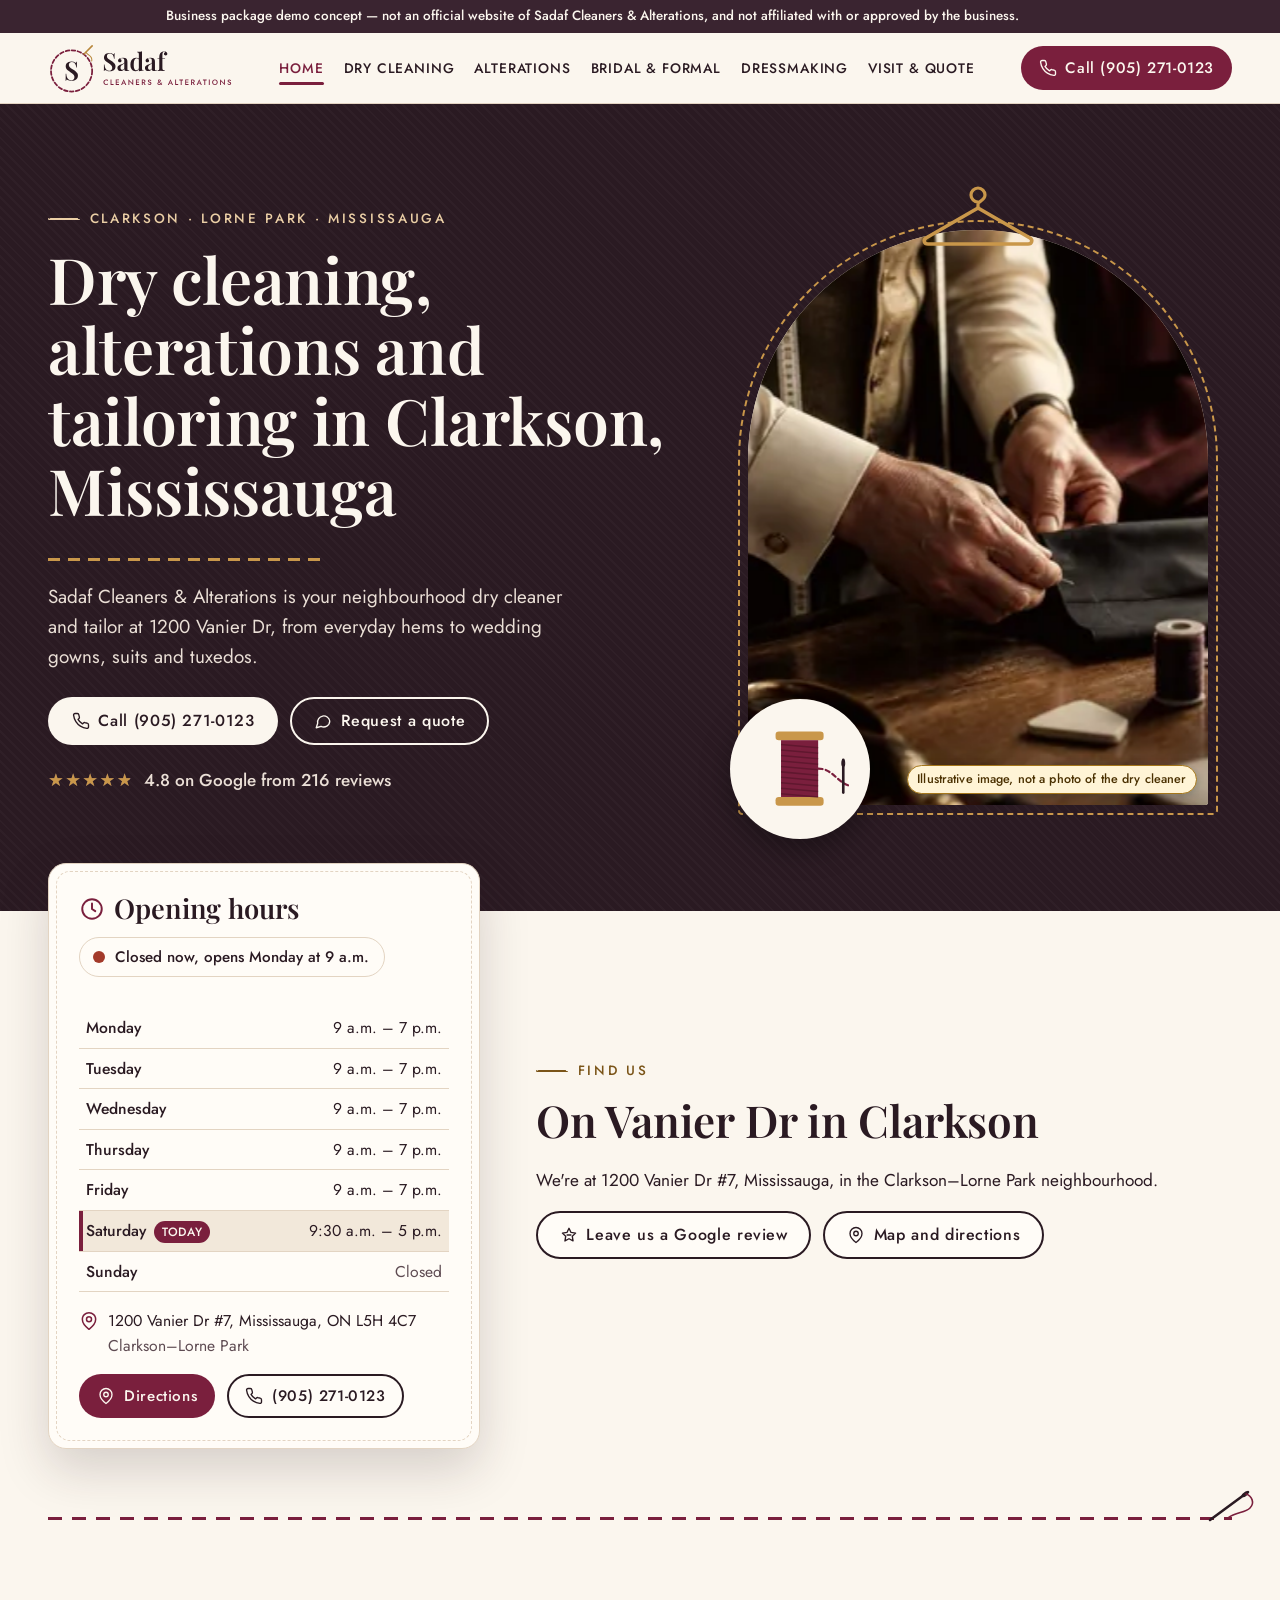
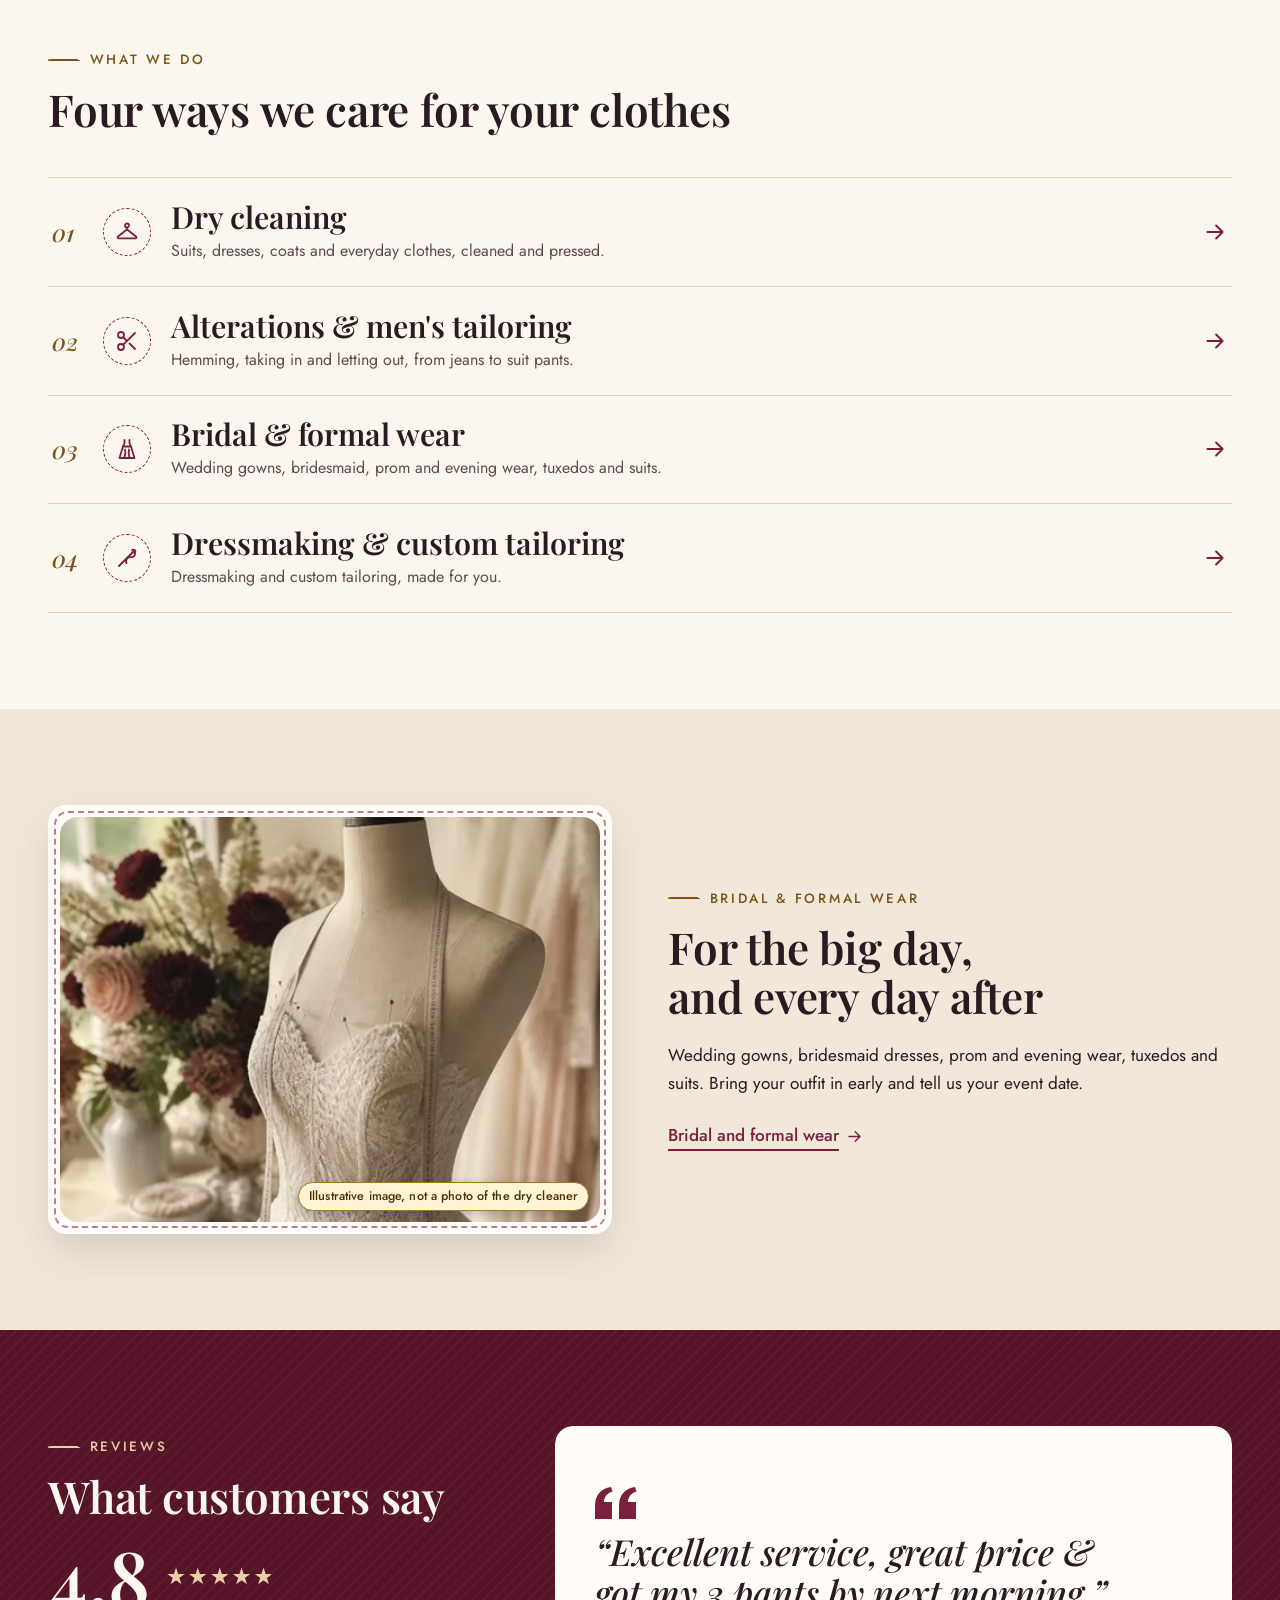
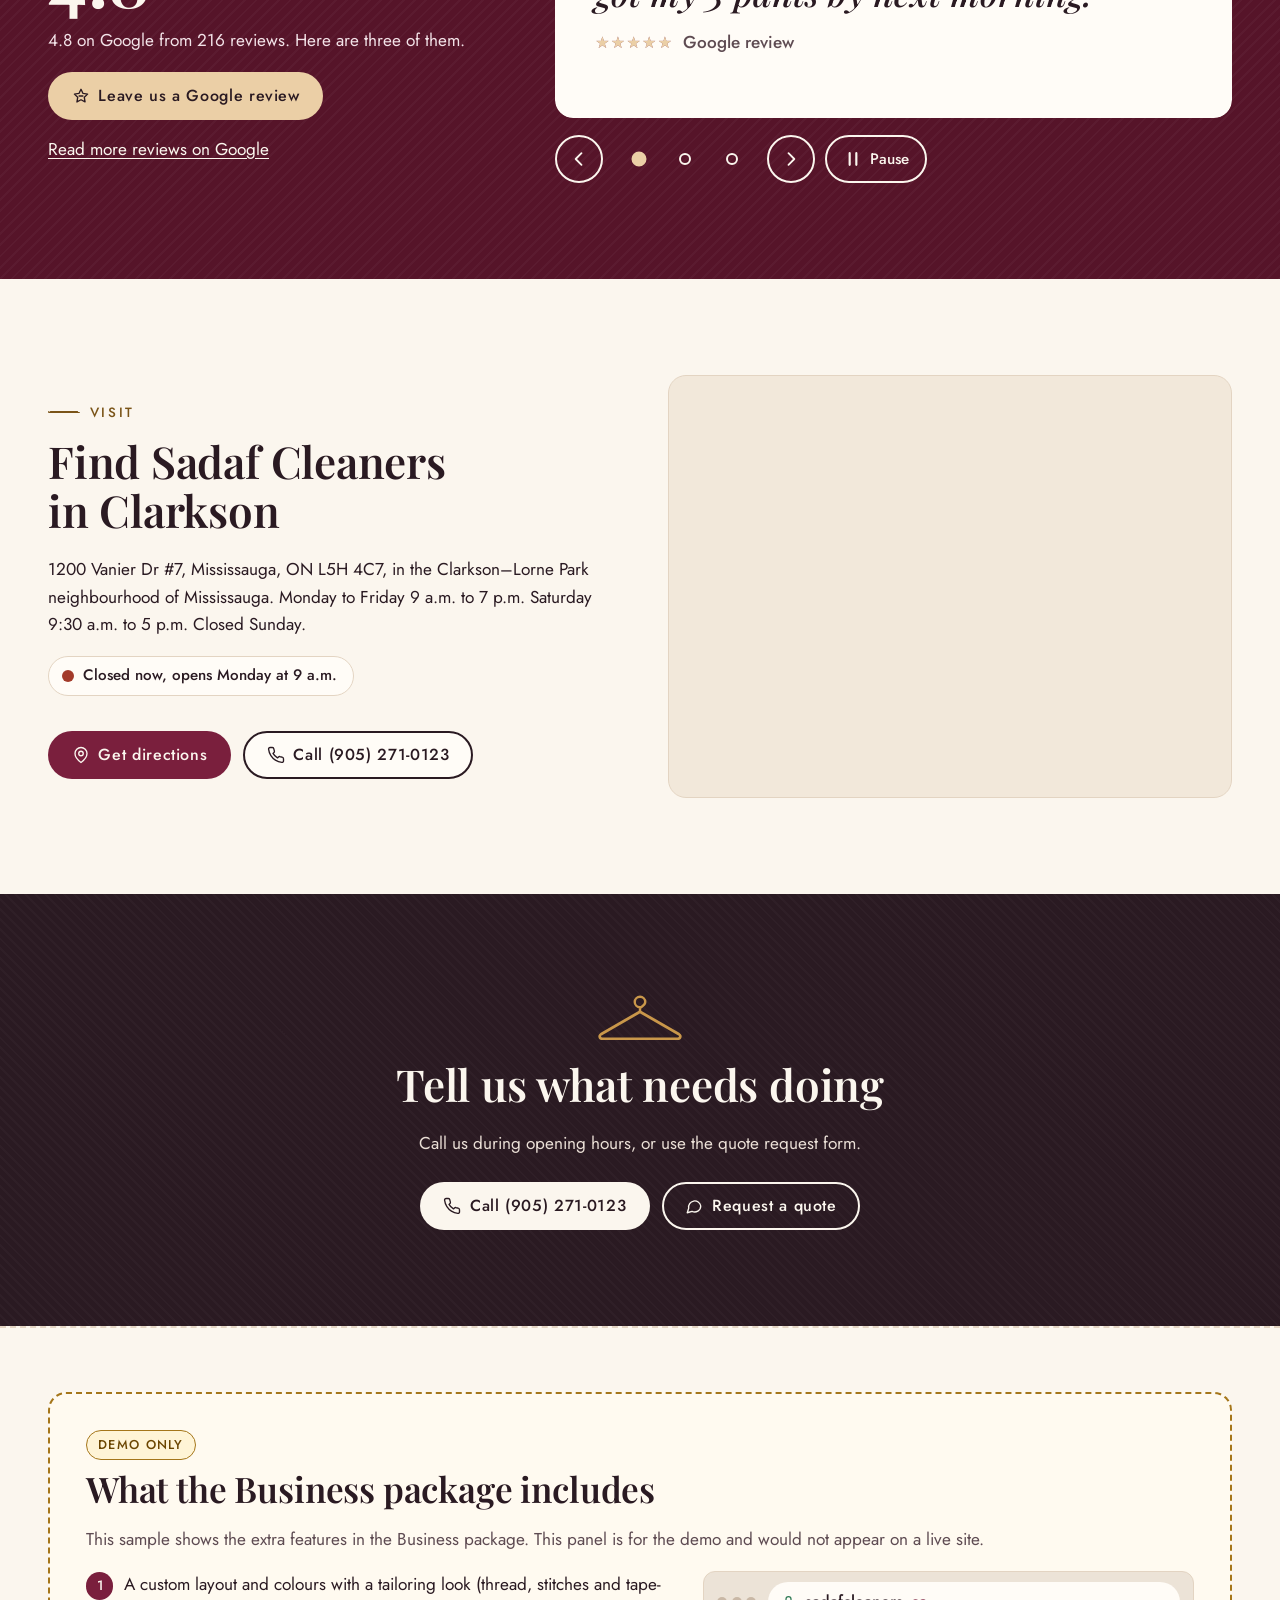
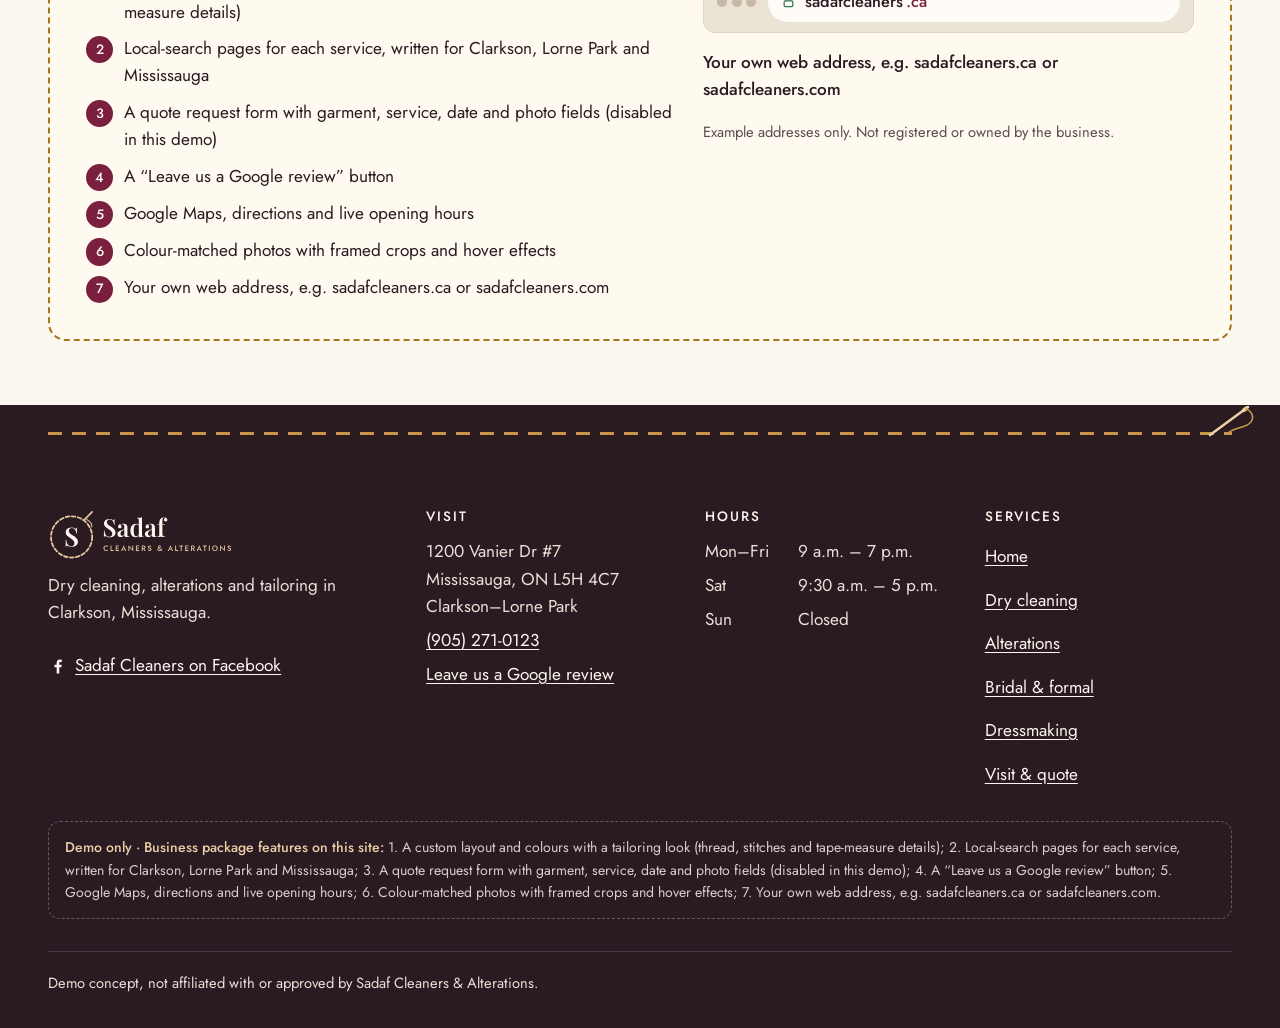
==== index.html @ ba69e829 "Add Sadaf Cleaners static site. Extract the packaged site into the repository root, including .nojek" ====
<!DOCTYPE html>
<html lang="en-CA">
<head>
  <meta charset="utf-8">
  <meta name="viewport" content="width=device-width, initial-scale=1, viewport-fit=cover">
  <script>document.documentElement.classList.add("js")</script>
  <title>Dry Cleaning, Alterations &amp; Tailoring in Clarkson, Mississauga | Sadaf Cleaners (demo concept)</title>
  <meta name="description" content="Demo concept site: dry cleaning, alterations and tailoring at 1200 Vanier Dr in Clarkson, Mississauga. Not the official site of Sadaf Cleaners &amp; Alterations.">
  <meta property="og:type" content="website">
  <meta property="og:site_name" content="Sadaf Cleaners &amp; Alterations (demo concept)">
  <meta property="og:locale" content="en_CA">
  <meta property="og:title" content="Dry Cleaning, Alterations &amp; Tailoring in Clarkson, Mississauga | Sadaf Cleaners (demo concept)">
  <meta property="og:description" content="Demo concept site: dry cleaning, alterations and tailoring at 1200 Vanier Dr in Clarkson, Mississauga. Not the official site of Sadaf Cleaners &amp; Alterations.">
  <meta property="og:url" content="https://mikelagumbay22.github.io/sadaf-cleaners-demo/">
  <meta property="og:image" content="https://mikelagumbay22.github.io/sadaf-cleaners-demo/img/og-image.jpg">
  <meta property="og:image:type" content="image/jpeg">
  <meta property="og:image:width" content="1200">
  <meta property="og:image:height" content="630">
  <meta property="og:image:alt" content="Demo concept, not the official site. A tailor pinning the hem of dark trousers at a wooden worktable (illustrative image, not a photo of the dry cleaner)">
  <meta name="twitter:card" content="summary_large_image">
  <meta name="twitter:title" content="Dry Cleaning, Alterations &amp; Tailoring in Clarkson, Mississauga | Sadaf Cleaners (demo concept)">
  <meta name="twitter:description" content="Demo concept site: dry cleaning, alterations and tailoring at 1200 Vanier Dr in Clarkson, Mississauga. Not the official site of Sadaf Cleaners &amp; Alterations.">
  <meta name="twitter:image" content="https://mikelagumbay22.github.io/sadaf-cleaners-demo/img/og-image.jpg">
  <meta name="twitter:image:alt" content="Demo concept, not the official site. A tailor pinning the hem of dark trousers at a wooden worktable (illustrative image, not a photo of the dry cleaner)">
  <meta name="robots" content="noindex, nofollow">
  <meta name="theme-color" content="#2A1A22">
  <link rel="preload" href="fonts/playfair-display-latin-600-normal.woff2" as="font" type="font/woff2" crossorigin>
  <link rel="preload" href="fonts/jost-latin-400-normal.woff2" as="font" type="font/woff2" crossorigin>
  <link rel="stylesheet" href="css/site.css?v=0e079f85">
  <link rel="icon" href="img/favicon.ico" sizes="any">
  <link rel="icon" type="image/png" sizes="512x512" href="img/favicon-512.png">
  <link rel="apple-touch-icon" href="img/apple-touch-icon.png">
  <script type="application/ld+json">{"@context": "https://schema.org", "@type": ["LocalBusiness", "DryCleaningOrLaundry"], "name": "Sadaf Cleaners & Alterations", "telephone": "+1-905-271-0123", "address": {"@type": "PostalAddress", "streetAddress": "1200 Vanier Dr, #7", "addressLocality": "Mississauga", "addressRegion": "ON", "postalCode": "L5H 4C7", "addressCountry": "CA"}, "openingHoursSpecification": [{"@type": "OpeningHoursSpecification", "dayOfWeek": ["Monday", "Tuesday", "Wednesday", "Thursday", "Friday"], "opens": "09:00", "closes": "19:00"}, {"@type": "OpeningHoursSpecification", "dayOfWeek": ["Saturday"], "opens": "09:30", "closes": "17:00"}], "image": "https://mikelagumbay22.github.io/sadaf-cleaners-demo/img/logo.png", "sameAs": ["https://www.facebook.com/SadafTailors"]}</script>
</head>
<body class="page-home" data-hours='[{"day": "Monday", "display": "9 a.m. – 7 p.m.", "closed": false, "opens": "09:00", "closes": "19:00"}, {"day": "Tuesday", "display": "9 a.m. – 7 p.m.", "closed": false, "opens": "09:00", "closes": "19:00"}, {"day": "Wednesday", "display": "9 a.m. – 7 p.m.", "closed": false, "opens": "09:00", "closes": "19:00"}, {"day": "Thursday", "display": "9 a.m. – 7 p.m.", "closed": false, "opens": "09:00", "closes": "19:00"}, {"day": "Friday", "display": "9 a.m. – 7 p.m.", "closed": false, "opens": "09:00", "closes": "19:00"}, {"day": "Saturday", "display": "9:30 a.m. – 5 p.m.", "closed": false, "opens": "09:30", "closes": "17:00"}, {"day": "Sunday", "display": "Closed", "closed": true, "opens": "", "closes": ""}]'>
<aside class="demo-banner" aria-label="Demo notice">
  <p class="container">Business package demo concept — not an official website of Sadaf Cleaners &amp; Alterations, and not affiliated with or approved by the business.</p>
</aside>
<a class="skip-link" href="#main">Skip to content</a>
<div class="tape" aria-hidden="true"><div class="tape__strip"></div></div>
<header class="site-header">
  <div class="container header-inner">
    <a class="brand" href="index.html" aria-current="page">
      <img src="img/logo.svg" alt="Sadaf Cleaners &amp; Alterations, home" width="252" height="68">
    </a>
    <nav class="site-nav desktop-nav" aria-label="Main">
      <ul>
        <li><a href="index.html" aria-current="page">Home</a></li>
        <li><a href="dry-cleaning.html">Dry cleaning</a></li>
        <li><a href="alterations-tailoring.html">Alterations</a></li>
        <li><a href="bridal-formal-wear.html">Bridal &amp; formal</a></li>
        <li><a href="dressmaking-custom-tailoring.html">Dressmaking</a></li>
        <li><a href="contact.html">Visit &amp; quote</a></li>
      </ul>
    </nav>
    <div class="header-actions">
      <a class="btn btn--primary btn--sm header-cta" href="tel:+19052710123"><svg viewBox="0 0 24 24" fill="none" stroke="currentColor" stroke-width="1.8" stroke-linecap="round" stroke-linejoin="round" aria-hidden="true" focusable="false"><path d="M22 16.9v3a2 2 0 0 1-2.2 2 19.8 19.8 0 0 1-8.6-3.1 19.5 19.5 0 0 1-6-6A19.8 19.8 0 0 1 2.1 4.2 2 2 0 0 1 4.1 2h3a2 2 0 0 1 2 1.7c.1 1 .4 1.9.7 2.8a2 2 0 0 1-.5 2.1L8 9.9a16 16 0 0 0 6 6l1.3-1.3a2 2 0 0 1 2.1-.4c.9.3 1.8.6 2.8.7a2 2 0 0 1 1.7 2z"/></svg>Call (905) 271-0123</a>
      <button type="button" class="menu-toggle" id="menu-toggle" aria-controls="mobile-nav" aria-expanded="false">
        <span class="burger" aria-hidden="true"><span></span><span></span><span></span></span>
        <span class="menu-toggle__label">Menu</span>
      </button>
    </div>
  </div>
  <div class="mobile-nav" id="mobile-nav" hidden>
    <nav aria-label="Mobile">
      <ul>
        <li style="--i:0"><a href="index.html" aria-current="page">Home</a></li>
        <li style="--i:1"><a href="dry-cleaning.html">Dry cleaning</a></li>
        <li style="--i:2"><a href="alterations-tailoring.html">Alterations</a></li>
        <li style="--i:3"><a href="bridal-formal-wear.html">Bridal &amp; formal</a></li>
        <li style="--i:4"><a href="dressmaking-custom-tailoring.html">Dressmaking</a></li>
        <li style="--i:5"><a href="contact.html">Visit &amp; quote</a></li>
        <li style="--i:6"><a class="mobile-nav__cta" href="tel:+19052710123"><svg viewBox="0 0 24 24" fill="none" stroke="currentColor" stroke-width="1.8" stroke-linecap="round" stroke-linejoin="round" aria-hidden="true" focusable="false"><path d="M22 16.9v3a2 2 0 0 1-2.2 2 19.8 19.8 0 0 1-8.6-3.1 19.5 19.5 0 0 1-6-6A19.8 19.8 0 0 1 2.1 4.2 2 2 0 0 1 4.1 2h3a2 2 0 0 1 2 1.7c.1 1 .4 1.9.7 2.8a2 2 0 0 1-.5 2.1L8 9.9a16 16 0 0 0 6 6l1.3-1.3a2 2 0 0 1 2.1-.4c.9.3 1.8.6 2.8.7a2 2 0 0 1 1.7 2z"/></svg>Call (905) 271-0123</a></li>
      </ul>
    </nav>
  </div>
</header>
<main id="main">

<section class="hero on-dark" aria-labelledby="hero-title">
  <div class="container hero__grid">
    <div class="hero__copy">
      <p class="eyebrow">Clarkson · Lorne Park · Mississauga</p>
      <h1 id="hero-title">Dry cleaning, alterations and tailoring in Clarkson, Mississauga</h1>
      <span class="headline-stitch" aria-hidden="true"><span class="headline-stitch__seam"></span><span class="headline-stitch__cover"></span></span>
      <p class="lead">Sadaf Cleaners &amp; Alterations is your neighbourhood dry cleaner and tailor at 1200 Vanier Dr, from everyday hems to wedding gowns, suits and tuxedos.</p>
      <div class="btn-row">
        <a class="btn btn--light" href="tel:+19052710123"><svg viewBox="0 0 24 24" fill="none" stroke="currentColor" stroke-width="1.8" stroke-linecap="round" stroke-linejoin="round" aria-hidden="true" focusable="false"><path d="M22 16.9v3a2 2 0 0 1-2.2 2 19.8 19.8 0 0 1-8.6-3.1 19.5 19.5 0 0 1-6-6A19.8 19.8 0 0 1 2.1 4.2 2 2 0 0 1 4.1 2h3a2 2 0 0 1 2 1.7c.1 1 .4 1.9.7 2.8a2 2 0 0 1-.5 2.1L8 9.9a16 16 0 0 0 6 6l1.3-1.3a2 2 0 0 1 2.1-.4c.9.3 1.8.6 2.8.7a2 2 0 0 1 1.7 2z"/></svg>Call (905) 271-0123</a>
        <a class="btn btn--outline-light" href="contact.html#quote"><svg viewBox="0 0 24 24" fill="none" stroke="currentColor" stroke-width="1.8" stroke-linecap="round" stroke-linejoin="round" aria-hidden="true" focusable="false"><path d="M21 12a8 8 0 0 1-11.6 7.1L3 21l1.9-6.1A8 8 0 1 1 21 12z"/></svg>Request a quote</a>
      </div>
      <p class="rating-line"><span class="stars" role="img" aria-label="4.8 out of 5 stars" style="--fill: 96.0%"><span class="stars__base" aria-hidden="true">★★★★★</span><span class="stars__fill" aria-hidden="true">★★★★★</span></span><span>4.8 on Google from 216 reviews</span></p>
    </div>
    <div class="hero__art" data-swing>
      <svg class="hanger" viewBox="0 0 120 70" aria-hidden="true" focusable="false"><path d="M60 22a7 7 0 1 1 7-7c0 4-3 5-7 8v5" fill="none" stroke="currentColor" stroke-width="3.2" stroke-linecap="round"/><path d="M60 28 8 58c-3 2-2 6 2 6h100c4 0 5-4 2-6z" fill="none" stroke="currentColor" stroke-width="3.6" stroke-linejoin="round"/></svg>
      <div class="arch-frame"><div class="media media--arch" style="--focus: 45% 55%" data-parallax><span class="ph-badge image-badge">Illustrative image, not a photo of the dry cleaner</span>
  <img src="img/tailoring-800.webp" srcset="img/tailoring-480.webp 480w, img/tailoring-800.webp 800w, img/tailoring-1200.webp 1200w, img/tailoring-1456.webp 1456w" sizes="(min-width: 900px) 480px, 88vw" width="1456" height="1088" alt="A tailor pinning the hem of dark trousers at a wooden worktable, with thread, chalk and pins nearby" fetchpriority="high" decoding="async">
</div></div>
      <div class="spool-badge"><div class="spool" aria-hidden="true">
  <svg class="spool__body" viewBox="0 0 100 100" focusable="false">
    <rect x="28" y="16" width="44" height="8" rx="3" fill="#C9974A"/><rect x="28" y="76" width="44" height="8" rx="3" fill="#C9974A"/>
    <rect x="33" y="24" width="34" height="52" fill="#7A1F3D"/>
    <g stroke="#561429" stroke-width="1.4" opacity=".7"><path d="M33 28l34 3"/><path d="M33 33l34 3"/><path d="M33 38l34 3"/><path d="M33 43l34 3"/><path d="M33 48l34 3"/><path d="M33 53l34 3"/><path d="M33 58l34 3"/><path d="M33 63l34 3"/><path d="M33 68l34 3"/><path d="M33 73l34 3"/></g>
  </svg>
  <svg class="spool__thread" viewBox="0 0 100 100" focusable="false"><path d="M67 50c14 0 18 14 30 16" fill="none" stroke="#7A1F3D" stroke-width="2" stroke-linecap="round" stroke-dasharray="4 3"/></svg>
  <svg class="spool__needle" viewBox="0 0 100 100" focusable="false"><path d="M90 42v30" stroke="#2A1A22" stroke-width="2.4" stroke-linecap="round"/><ellipse cx="90" cy="45" rx="1.3" ry="3" fill="none" stroke="#2A1A22" stroke-width="1"/></svg>
</div></div>
    </div>
  </div>
</section>

<section class="hours-band" aria-label="Opening hours and location">
  <div class="container hours-band__grid">
    <div class="hours-card reveal" id="hours">
  <h2 class="hours-card__title"><svg viewBox="0 0 24 24" fill="none" stroke="currentColor" stroke-width="1.8" stroke-linecap="round" stroke-linejoin="round" aria-hidden="true" focusable="false"><circle cx="12" cy="12" r="9"/><path d="M12 7v5l3 2"/></svg>Opening hours</h2>
  <p class="status " data-status data-state="neutral"><span class="status__dot" aria-hidden="true"></span><span class="status__text">Open Mon–Fri 9 a.m.–7 p.m., Sat 9:30 a.m.–5 p.m.</span></p>
  <table class="hours-table" data-hours-table>
    <caption class="visually-hidden">Weekly opening hours</caption>
    <tbody>
      <tr data-day="Monday"><th scope="row">Monday</th><td>9 a.m. – 7 p.m.</td></tr>
      <tr data-day="Tuesday"><th scope="row">Tuesday</th><td>9 a.m. – 7 p.m.</td></tr>
      <tr data-day="Wednesday"><th scope="row">Wednesday</th><td>9 a.m. – 7 p.m.</td></tr>
      <tr data-day="Thursday"><th scope="row">Thursday</th><td>9 a.m. – 7 p.m.</td></tr>
      <tr data-day="Friday"><th scope="row">Friday</th><td>9 a.m. – 7 p.m.</td></tr>
      <tr data-day="Saturday"><th scope="row">Saturday</th><td>9:30 a.m. – 5 p.m.</td></tr>
      <tr data-day="Sunday" class="is-closed"><th scope="row">Sunday</th><td>Closed</td></tr>
    </tbody>
  </table>
  <p class="hours-card__addr"><svg viewBox="0 0 24 24" fill="none" stroke="currentColor" stroke-width="1.8" stroke-linecap="round" stroke-linejoin="round" aria-hidden="true" focusable="false"><path d="M20 10c0 6-8 12-8 12S4 16 4 10a8 8 0 0 1 16 0z"/><circle cx="12" cy="10" r="3"/></svg><span>1200 Vanier Dr #7, Mississauga, ON L5H 4C7<br><span class="muted">Clarkson–Lorne Park</span></span></p>
  <div class="btn-row">
    <a class="btn btn--primary btn--sm" href="https://www.google.com/maps/dir/?api=1&amp;destination=Sadaf%20Cleaners%20%26%20Alterations%2C%201200%20Vanier%20Dr%20%237%2C%20Mississauga%2C%20ON%20L5H%204C7" target="_blank" rel="noopener"><svg viewBox="0 0 24 24" fill="none" stroke="currentColor" stroke-width="1.8" stroke-linecap="round" stroke-linejoin="round" aria-hidden="true" focusable="false"><path d="M20 10c0 6-8 12-8 12S4 16 4 10a8 8 0 0 1 16 0z"/><circle cx="12" cy="10" r="3"/></svg>Directions<span class="visually-hidden"> (opens Google Maps in a new tab)</span></a>
    <a class="btn btn--ghost btn--sm" href="tel:+19052710123"><svg viewBox="0 0 24 24" fill="none" stroke="currentColor" stroke-width="1.8" stroke-linecap="round" stroke-linejoin="round" aria-hidden="true" focusable="false"><path d="M22 16.9v3a2 2 0 0 1-2.2 2 19.8 19.8 0 0 1-8.6-3.1 19.5 19.5 0 0 1-6-6A19.8 19.8 0 0 1 2.1 4.2 2 2 0 0 1 4.1 2h3a2 2 0 0 1 2 1.7c.1 1 .4 1.9.7 2.8a2 2 0 0 1-.5 2.1L8 9.9a16 16 0 0 0 6 6l1.3-1.3a2 2 0 0 1 2.1-.4c.9.3 1.8.6 2.8.7a2 2 0 0 1 1.7 2z"/></svg>(905) 271-0123</a>
  </div>
</div>
    <div class="hours-band__aside reveal" style="--d:.1s">
      <p class="eyebrow">Find us</p>
      <h2>On Vanier Dr in Clarkson</h2>
      <p>We&#39;re at 1200 Vanier Dr #7, Mississauga, in the Clarkson–Lorne Park neighbourhood.</p>
      <div class="btn-row"><a class="btn btn--ghost review-btn" href="https://www.google.com/maps/search/?api=1&amp;query=Sadaf%20Cleaners%20%26%20Alterations%2C%201200%20Vanier%20Dr%20%237%2C%20Mississauga%2C%20ON%20L5H%204C7" target="_blank" rel="noopener"><svg viewBox="0 0 24 24" fill="none" stroke="currentColor" stroke-width="1.8" stroke-linecap="round" stroke-linejoin="round" aria-hidden="true" focusable="false"><path d="m12 3 2.7 5.6 6.1.9-4.4 4.3 1 6.1L12 17l-5.4 2.9 1-6.1-4.4-4.3 6.1-.9z"/><path d="M9.5 12h5"/></svg>Leave us a Google review<span class="visually-hidden"> (opens Google Maps in a new tab)</span></a><a class="btn btn--ghost" href="contact.html#map"><svg viewBox="0 0 24 24" fill="none" stroke="currentColor" stroke-width="1.8" stroke-linecap="round" stroke-linejoin="round" aria-hidden="true" focusable="false"><path d="M20 10c0 6-8 12-8 12S4 16 4 10a8 8 0 0 1 16 0z"/><circle cx="12" cy="10" r="3"/></svg>Map and directions</a></div>
    </div>
  </div>
</section>
<div class="stitch " aria-hidden="true" data-stitch>
  <div class="container stitch__inner">
    <span class="stitch__seam"></span>
    <span class="stitch__cover"></span>
    <span class="stitch__run"><svg class="stitch__needle" viewBox="0 0 60 40" focusable="false"><path d="M8 34 46 6" stroke="currentColor" stroke-width="2.6" stroke-linecap="round"/><ellipse cx="43" cy="8.3" rx="3.2" ry="1.4" transform="rotate(-36 43 8.3)" fill="none" stroke="currentColor" stroke-width="1.3"/><path d="M44 8c6 2 9 9 4 14s-14 4-22 10" fill="none" stroke="var(--thread, #7A1F3D)" stroke-width="1.6" stroke-linecap="round"/></svg></span>
  </div>
</div>

<section class="section" aria-labelledby="svc-title">
  <div class="container">
    <div class="section-head reveal">
      <p class="eyebrow">What we do</p>
      <h2 id="svc-title">Four ways we care for your clothes</h2>
    </div>
    <ol class="svc-index">
      <li class="reveal" style="--d: 0.0s"><a class="svc-row" href="dry-cleaning.html" data-swing>
        <span class="svc-row__num">01</span>
        <span class="svc-row__icon"><svg viewBox="0 0 24 24" fill="none" stroke="currentColor" stroke-width="1.8" stroke-linecap="round" stroke-linejoin="round" aria-hidden="true" focusable="false"><path d="M12 7.5a2 2 0 1 1 2-2c0 1.2-.8 1.6-2 2.4v1.6"/><path d="M12 9.5 3 16.5c-.8.6-.4 1.8.6 1.8h16.8c1 0 1.4-1.2.6-1.8z"/></svg></span>
        <span class="svc-row__body"><span class="svc-row__title">Dry cleaning</span><span class="svc-row__text">Suits, dresses, coats and everyday clothes, cleaned and pressed.</span></span>
        <span class="svc-row__go"><svg viewBox="0 0 24 24" fill="none" stroke="currentColor" stroke-width="1.8" stroke-linecap="round" stroke-linejoin="round" aria-hidden="true" focusable="false"><path d="M5 12h14M13 6l6 6-6 6"/></svg></span>
      </a></li>
      <li class="reveal" style="--d: 0.08s"><a class="svc-row" href="alterations-tailoring.html" data-swing>
        <span class="svc-row__num">02</span>
        <span class="svc-row__icon"><svg viewBox="0 0 24 24" fill="none" stroke="currentColor" stroke-width="1.8" stroke-linecap="round" stroke-linejoin="round" aria-hidden="true" focusable="false"><circle cx="6" cy="6" r="3"/><circle cx="6" cy="18" r="3"/><path d="M20 4 8.1 15.9M14.5 14.5 20 20M8.1 8.1 12 12"/></svg></span>
        <span class="svc-row__body"><span class="svc-row__title">Alterations &amp; men&#39;s tailoring</span><span class="svc-row__text">Hemming, taking in and letting out, from jeans to suit pants.</span></span>
        <span class="svc-row__go"><svg viewBox="0 0 24 24" fill="none" stroke="currentColor" stroke-width="1.8" stroke-linecap="round" stroke-linejoin="round" aria-hidden="true" focusable="false"><path d="M5 12h14M13 6l6 6-6 6"/></svg></span>
      </a></li>
      <li class="reveal" style="--d: 0.16s"><a class="svc-row" href="bridal-formal-wear.html" data-swing>
        <span class="svc-row__num">03</span>
        <span class="svc-row__icon"><svg viewBox="0 0 24 24" fill="none" stroke="currentColor" stroke-width="1.8" stroke-linecap="round" stroke-linejoin="round" aria-hidden="true" focusable="false"><path d="M9.5 3v3.2L8 9.5h8l-1.5-3.3V3"/><path d="M8 9.5 4.5 21h15L16 9.5"/><path d="M10 12.5c.6 2 .6 5-.5 8.5M14 12.5c-.6 2-.6 5 .5 8.5"/></svg></span>
        <span class="svc-row__body"><span class="svc-row__title">Bridal &amp; formal wear</span><span class="svc-row__text">Wedding gowns, bridesmaid, prom and evening wear, tuxedos and suits.</span></span>
        <span class="svc-row__go"><svg viewBox="0 0 24 24" fill="none" stroke="currentColor" stroke-width="1.8" stroke-linecap="round" stroke-linejoin="round" aria-hidden="true" focusable="false"><path d="M5 12h14M13 6l6 6-6 6"/></svg></span>
      </a></li>
      <li class="reveal" style="--d: 0.24s"><a class="svc-row" href="dressmaking-custom-tailoring.html" data-swing>
        <span class="svc-row__num">04</span>
        <span class="svc-row__icon"><svg viewBox="0 0 24 24" fill="none" stroke="currentColor" stroke-width="1.8" stroke-linecap="round" stroke-linejoin="round" aria-hidden="true" focusable="false"><path d="M4 20 18.5 5.5"/><path d="M17 4.2a1.8 1.8 0 0 1 2.8 2.8"/><path d="M18.4 5.6c3 2 1 6-2.4 5.5-3.5-.5-6 2.5-4.5 6"/></svg></span>
        <span class="svc-row__body"><span class="svc-row__title">Dressmaking &amp; custom tailoring</span><span class="svc-row__text">Dressmaking and custom tailoring, made for you.</span></span>
        <span class="svc-row__go"><svg viewBox="0 0 24 24" fill="none" stroke="currentColor" stroke-width="1.8" stroke-linecap="round" stroke-linejoin="round" aria-hidden="true" focusable="false"><path d="M5 12h14M13 6l6 6-6 6"/></svg></span>
      </a></li>
    </ol>
  </div>
</section>

<section class="section section--linen feature" aria-labelledby="feature-title">
  <div class="container split">
    <div class="reveal reveal-l"><div class="stitched-frame"><div class="media media--portrait" style="--focus: 55% 35%"><span class="ph-badge image-badge">Illustrative image, not a photo of the dry cleaner</span>
  <img src="img/bridal-800.webp" srcset="img/bridal-480.webp 480w, img/bridal-800.webp 800w, img/bridal-1136.webp 1136w" sizes="(min-width: 900px) 460px, 88vw" width="1136" height="1408" alt="An ivory lace wedding gown on a dress form, pinned for fitting" loading="lazy" decoding="async">
</div></div></div>
    <div class="reveal reveal-r">
      <p class="eyebrow">Bridal &amp; formal wear</p>
      <h2 id="feature-title">For the big day, and every day after</h2>
      <p>Wedding gowns, bridesmaid dresses, prom and evening wear, tuxedos and suits. Bring your outfit in early and tell us your event date.</p>
      <a class="text-link" href="bridal-formal-wear.html"><span>Bridal and formal wear</span><svg viewBox="0 0 24 24" fill="none" stroke="currentColor" stroke-width="1.8" stroke-linecap="round" stroke-linejoin="round" aria-hidden="true" focusable="false"><path d="M5 12h14M13 6l6 6-6 6"/></svg></a>
    </div>
  </div>
</section>
<section class="section reviews on-dark" id="reviews" aria-labelledby="reviews-title">
  <div class="container reviews__grid">
    <div class="reveal reveal-l">
      <p class="eyebrow">Reviews</p>
      <h2 id="reviews-title">What customers say</h2>
      <div class="score"><span class="score__num">4.8</span><span class="stars" role="img" aria-label="4.8 out of 5 stars on Google" style="--fill: 96.0%"><span class="stars__base" aria-hidden="true">★★★★★</span><span class="stars__fill" aria-hidden="true">★★★★★</span></span></div>
      <p class="muted-light">4.8 on Google from 216 reviews. Here are three of them.</p>
      <div class="btn-row"><a class="btn btn--brass review-btn" href="https://www.google.com/maps/search/?api=1&amp;query=Sadaf%20Cleaners%20%26%20Alterations%2C%201200%20Vanier%20Dr%20%237%2C%20Mississauga%2C%20ON%20L5H%204C7" target="_blank" rel="noopener"><svg viewBox="0 0 24 24" fill="none" stroke="currentColor" stroke-width="1.8" stroke-linecap="round" stroke-linejoin="round" aria-hidden="true" focusable="false"><path d="m12 3 2.7 5.6 6.1.9-4.4 4.3 1 6.1L12 17l-5.4 2.9 1-6.1-4.4-4.3 6.1-.9z"/><path d="M9.5 12h5"/></svg>Leave us a Google review<span class="visually-hidden"> (opens Google Maps in a new tab)</span></a></div>
      <p style="margin-top:1rem"><a href="https://www.google.com/maps/search/?api=1&amp;query=Sadaf%20Cleaners%20%26%20Alterations%2C%201200%20Vanier%20Dr%20%237%2C%20Mississauga%2C%20ON%20L5H%204C7" target="_blank" rel="noopener">Read more reviews on Google<span class="visually-hidden"> (opens in a new tab)</span></a></p>
    </div>
    <div class="carousel reveal reveal-r" data-carousel role="region" aria-roledescription="carousel" aria-label="Customer reviews">
      <div class="carousel__viewport" id="review-slides" aria-live="off">
        <div class="slide is-active" role="group" aria-roledescription="slide" aria-label="1 of 3" data-slide><figure>
          <svg class="quote-mark" viewBox="0 0 42 32" aria-hidden="true" focusable="false"><path fill="currentColor" d="M0 32V19C0 8 6 1.5 16 0l1.6 4.4C11.5 6.2 9 10.3 9 15h8v17zm24 0V19C24 8 30 1.5 40 0l1.6 4.4C35.5 6.2 33 10.3 33 15h8v17z"/></svg>
          <blockquote><p>“Excellent service, great price &amp; got my 3 pants by next morning.”</p></blockquote>
          <figcaption><span class="stars" role="img" aria-label="5 out of 5 stars" style="--fill: 100.0%"><span class="stars__base" aria-hidden="true">★★★★★</span><span class="stars__fill" aria-hidden="true">★★★★★</span></span><span>Google review</span></figcaption>
        </figure></div>
        <div class="slide" role="group" aria-roledescription="slide" aria-label="2 of 3" data-slide><figure>
          <svg class="quote-mark" viewBox="0 0 42 32" aria-hidden="true" focusable="false"><path fill="currentColor" d="M0 32V19C0 8 6 1.5 16 0l1.6 4.4C11.5 6.2 9 10.3 9 15h8v17zm24 0V19C24 8 30 1.5 40 0l1.6 4.4C35.5 6.2 33 10.3 33 15h8v17z"/></svg>
          <blockquote><p>“I’ve had regular jeans, suit pants and even tracksuits altered here.”</p></blockquote>
          <figcaption><span class="stars" role="img" aria-label="5 out of 5 stars" style="--fill: 100.0%"><span class="stars__base" aria-hidden="true">★★★★★</span><span class="stars__fill" aria-hidden="true">★★★★★</span></span><span>Google review</span></figcaption>
        </figure></div>
        <div class="slide" role="group" aria-roledescription="slide" aria-label="3 of 3" data-slide><figure>
          <svg class="quote-mark" viewBox="0 0 42 32" aria-hidden="true" focusable="false"><path fill="currentColor" d="M0 32V19C0 8 6 1.5 16 0l1.6 4.4C11.5 6.2 9 10.3 9 15h8v17zm24 0V19C24 8 30 1.5 40 0l1.6 4.4C35.5 6.2 33 10.3 33 15h8v17z"/></svg>
          <blockquote><p>“Great prices, quality work, honest advice and fantastic customer service.”</p></blockquote>
          <figcaption><span class="stars" role="img" aria-label="5 out of 5 stars" style="--fill: 100.0%"><span class="stars__base" aria-hidden="true">★★★★★</span><span class="stars__fill" aria-hidden="true">★★★★★</span></span><span>Google review</span></figcaption>
        </figure></div>
      </div>
      <div class="carousel__controls">
        <button type="button" class="cbtn" data-prev aria-controls="review-slides"><svg viewBox="0 0 24 24" fill="none" stroke="currentColor" stroke-width="2.2" stroke-linecap="round" stroke-linejoin="round" aria-hidden="true" focusable="false"><path d="M15 5l-7 7 7 7"/></svg><span class="visually-hidden">Previous review</span></button>
        <div class="dots">
          <button type="button" class="dot" data-dot="0" aria-controls="review-slides" aria-current="true"><span></span><span class="visually-hidden">Show review 1</span></button>
          <button type="button" class="dot" data-dot="1" aria-controls="review-slides"><span></span><span class="visually-hidden">Show review 2</span></button>
          <button type="button" class="dot" data-dot="2" aria-controls="review-slides"><span></span><span class="visually-hidden">Show review 3</span></button>
        </div>
        <button type="button" class="cbtn" data-next aria-controls="review-slides"><svg viewBox="0 0 24 24" fill="none" stroke="currentColor" stroke-width="2.2" stroke-linecap="round" stroke-linejoin="round" aria-hidden="true" focusable="false"><path d="M9 5l7 7-7 7"/></svg><span class="visually-hidden">Next review</span></button>
        <button type="button" class="cbtn cbtn--pause" data-pause aria-controls="review-slides"><svg viewBox="0 0 24 24" fill="none" stroke="currentColor" stroke-width="2.6" stroke-linecap="round" stroke-linejoin="round" aria-hidden="true" focusable="false"><path d="M8 5v14M16 5v14"/></svg><span data-pause-label>Pause</span></button>
      </div>
    </div>
  </div>
</section>

<section class="section" aria-labelledby="map-title">
  <div class="container split split--map">
    <div class="reveal reveal-l">
      <p class="eyebrow">Visit</p>
      <h2 id="map-title">Find Sadaf Cleaners in Clarkson</h2>
      <p>1200 Vanier Dr #7, Mississauga, ON L5H 4C7, in the Clarkson–Lorne Park neighbourhood of Mississauga. Monday to Friday 9 a.m. to 7 p.m. Saturday 9:30 a.m. to 5 p.m. Closed Sunday.</p>
      <p class="status " data-status data-state="neutral"><span class="status__dot" aria-hidden="true"></span><span class="status__text">Open Mon–Fri 9 a.m.–7 p.m., Sat 9:30 a.m.–5 p.m.</span></p>
      <div class="btn-row" style="margin-top:1.25rem">
        <a class="btn btn--primary" href="https://www.google.com/maps/dir/?api=1&amp;destination=Sadaf%20Cleaners%20%26%20Alterations%2C%201200%20Vanier%20Dr%20%237%2C%20Mississauga%2C%20ON%20L5H%204C7" target="_blank" rel="noopener"><svg viewBox="0 0 24 24" fill="none" stroke="currentColor" stroke-width="1.8" stroke-linecap="round" stroke-linejoin="round" aria-hidden="true" focusable="false"><path d="M20 10c0 6-8 12-8 12S4 16 4 10a8 8 0 0 1 16 0z"/><circle cx="12" cy="10" r="3"/></svg>Get directions<span class="visually-hidden"> (opens Google Maps in a new tab)</span></a>
        <a class="btn btn--ghost" href="tel:+19052710123"><svg viewBox="0 0 24 24" fill="none" stroke="currentColor" stroke-width="1.8" stroke-linecap="round" stroke-linejoin="round" aria-hidden="true" focusable="false"><path d="M22 16.9v3a2 2 0 0 1-2.2 2 19.8 19.8 0 0 1-8.6-3.1 19.5 19.5 0 0 1-6-6A19.8 19.8 0 0 1 2.1 4.2 2 2 0 0 1 4.1 2h3a2 2 0 0 1 2 1.7c.1 1 .4 1.9.7 2.8a2 2 0 0 1-.5 2.1L8 9.9a16 16 0 0 0 6 6l1.3-1.3a2 2 0 0 1 2.1-.4c.9.3 1.8.6 2.8.7a2 2 0 0 1 1.7 2z"/></svg>Call (905) 271-0123</a>
      </div>
    </div>
    <div class="map-frame reveal reveal-r">
      <iframe src="https://maps.google.com/maps?q=Sadaf+Cleaners+%26+Alterations%2C+1200+Vanier+Dr+%237%2C+Mississauga%2C+ON+L5H+4C7&amp;output=embed" title="Google Map showing Sadaf Cleaners &amp; Alterations at 1200 Vanier Dr #7, Mississauga, ON L5H 4C7" loading="lazy" referrerpolicy="no-referrer-when-downgrade" allowfullscreen></iframe>
    </div>
  </div>
</section>

<section class="section cta-band on-dark" aria-labelledby="home-cta-title">
  <div class="container reveal">
    <div class="cta-hanger" aria-hidden="true" data-swing><svg class="hanger" viewBox="0 0 120 70" aria-hidden="true" focusable="false"><path d="M60 22a7 7 0 1 1 7-7c0 4-3 5-7 8v5" fill="none" stroke="currentColor" stroke-width="3.2" stroke-linecap="round"/><path d="M60 28 8 58c-3 2-2 6 2 6h100c4 0 5-4 2-6z" fill="none" stroke="currentColor" stroke-width="3.6" stroke-linejoin="round"/></svg></div>
    <h2 id="home-cta-title">Tell us what needs doing</h2>
    <p>Call us during opening hours, or use the quote request form.</p>
    <div class="btn-row">
      <a class="btn btn--light" href="tel:+19052710123"><svg viewBox="0 0 24 24" fill="none" stroke="currentColor" stroke-width="1.8" stroke-linecap="round" stroke-linejoin="round" aria-hidden="true" focusable="false"><path d="M22 16.9v3a2 2 0 0 1-2.2 2 19.8 19.8 0 0 1-8.6-3.1 19.5 19.5 0 0 1-6-6A19.8 19.8 0 0 1 2.1 4.2 2 2 0 0 1 4.1 2h3a2 2 0 0 1 2 1.7c.1 1 .4 1.9.7 2.8a2 2 0 0 1-.5 2.1L8 9.9a16 16 0 0 0 6 6l1.3-1.3a2 2 0 0 1 2.1-.4c.9.3 1.8.6 2.8.7a2 2 0 0 1 1.7 2z"/></svg>Call (905) 271-0123</a>
      <a class="btn btn--outline-light" href="contact.html#quote"><svg viewBox="0 0 24 24" fill="none" stroke="currentColor" stroke-width="1.8" stroke-linecap="round" stroke-linejoin="round" aria-hidden="true" focusable="false"><path d="M21 12a8 8 0 0 1-11.6 7.1L3 21l1.9-6.1A8 8 0 1 1 21 12z"/></svg>Request a quote</a>
    </div>
  </div>
</section>


<section class="package " aria-labelledby="package-title">
  <div class="container package__inner reveal">
    <p class="package__tag">Demo only</p>
    <h2 id="package-title" class="package__title">What the Business package includes</h2>
    <p class="package__intro">This sample shows the extra features in the Business package. This panel is for the demo and would not appear on a live site.</p>
    <div class="package__grid">
      <ol class="package__list"><li><span class="package__n">1</span>A custom layout and colours with a tailoring look (thread, stitches and tape-measure details)</li><li><span class="package__n">2</span>Local-search pages for each service, written for Clarkson, Lorne Park and Mississauga</li><li><span class="package__n">3</span>A quote request form with garment, service, date and photo fields (disabled in this demo)</li><li><span class="package__n">4</span>A “Leave us a Google review” button</li><li><span class="package__n">5</span>Google Maps, directions and live opening hours</li><li><span class="package__n">6</span>Colour-matched photos with framed crops and hover effects</li><li><span class="package__n">7</span>Your own web address, e.g. sadafcleaners.ca or sadafcleaners.com</li>
      </ol>
      <div class="package__domain">
        <div class="browser" role="img" aria-label="Example browser address bar showing sadafcleaners.ca or sadafcleaners.com (example addresses only)">
  <span class="browser__dots" aria-hidden="true"><i></i><i></i><i></i></span>
  <span class="browser__url" aria-hidden="true"><svg viewBox="0 0 24 24" fill="none" stroke="currentColor" stroke-width="2" focusable="false"><rect x="5" y="11" width="14" height="9" rx="2"/><path d="M8 11V8a4 4 0 0 1 8 0v3"/></svg>sadafcleaners<span class="tld"><span class="tld__a">.ca</span><span class="tld__b">.com</span></span></span>
</div>
        <p><strong>Your own web address, e.g. sadafcleaners.ca or sadafcleaners.com</strong></p>
        <p class="package__note">Example addresses only. Not registered or owned by the business.</p>
      </div>
    </div>
  </div>
</section>

</main>
<div class="stitch stitch--dark" aria-hidden="true" data-stitch>
  <div class="container stitch__inner">
    <span class="stitch__seam"></span>
    <span class="stitch__cover"></span>
    <span class="stitch__run"><svg class="stitch__needle" viewBox="0 0 60 40" focusable="false"><path d="M8 34 46 6" stroke="currentColor" stroke-width="2.6" stroke-linecap="round"/><ellipse cx="43" cy="8.3" rx="3.2" ry="1.4" transform="rotate(-36 43 8.3)" fill="none" stroke="currentColor" stroke-width="1.3"/><path d="M44 8c6 2 9 9 4 14s-14 4-22 10" fill="none" stroke="var(--thread, #7A1F3D)" stroke-width="1.6" stroke-linecap="round"/></svg></span>
  </div>
</div>
<footer class="site-footer on-dark">
  <div class="container">
    <div class="footer-grid">
      <div class="footer-brand">
        <a class="brand" href="index.html"><img src="img/logo-reversed.svg" alt="Sadaf Cleaners &amp; Alterations, home" width="252" height="68" loading="lazy" decoding="async"></a>
        <p>Dry cleaning, alterations and tailoring in Clarkson, Mississauga.</p>
        <p><a class="fb-link" href="https://www.facebook.com/SadafTailors" target="_blank" rel="noopener"><svg viewBox="0 0 24 24" fill="currentColor" aria-hidden="true" focusable="false"><path d="M13.5 21v-7.5h2.6l.4-3h-3V8.6c0-.9.3-1.5 1.5-1.5h1.6V4.4a21 21 0 0 0-2.3-.1c-2.3 0-3.9 1.4-3.9 4v2.2H7.8v3h2.6V21z"/></svg>Sadaf Cleaners on Facebook<span class="visually-hidden"> (opens in a new tab)</span></a></p>
      </div>
      <div>
        <h2>Visit</h2>
        <ul>
          <li>1200 Vanier Dr #7<br>Mississauga, ON L5H 4C7<br>Clarkson–Lorne Park</li>
          <li><a href="tel:+19052710123">(905) 271-0123</a></li>
          <li><a href="https://www.google.com/maps/search/?api=1&amp;query=Sadaf%20Cleaners%20%26%20Alterations%2C%201200%20Vanier%20Dr%20%237%2C%20Mississauga%2C%20ON%20L5H%204C7" target="_blank" rel="noopener">Leave us a Google review<span class="visually-hidden"> (opens Google Maps in a new tab)</span></a></li>
        </ul>
      </div>
      <div>
        <h2>Hours</h2>
        <ul>
          <li><span class="footer-day">Mon–Fri</span> 9 a.m. – 7 p.m.</li>
          <li><span class="footer-day">Sat</span> 9:30 a.m. – 5 p.m.</li>
          <li><span class="footer-day">Sun</span> Closed</li>
        </ul>
      </div>
      <div>
        <h2>Services</h2>
        <ul class="footer-nav">
          <li><a href="index.html" aria-current="page">Home</a></li>
          <li><a href="dry-cleaning.html">Dry cleaning</a></li>
          <li><a href="alterations-tailoring.html">Alterations</a></li>
          <li><a href="bridal-formal-wear.html">Bridal &amp; formal</a></li>
          <li><a href="dressmaking-custom-tailoring.html">Dressmaking</a></li>
          <li><a href="contact.html">Visit &amp; quote</a></li>
        </ul>
      </div>
    </div>
    <aside class="demo-features" aria-label="Business package features shown on this demo">
      <p><strong>Demo only · Business package features on this site:</strong> <span>1. A custom layout and colours with a tailoring look (thread, stitches and tape-measure details);</span> <span>2. Local-search pages for each service, written for Clarkson, Lorne Park and Mississauga;</span> <span>3. A quote request form with garment, service, date and photo fields (disabled in this demo);</span> <span>4. A “Leave us a Google review” button;</span> <span>5. Google Maps, directions and live opening hours;</span> <span>6. Colour-matched photos with framed crops and hover effects;</span> <span>7. Your own web address, e.g. sadafcleaners.ca or sadafcleaners.com.</span></p>
    </aside>
    <div class="footer-bottom">
      <p class="footer-legal">Demo concept, not affiliated with or approved by Sadaf Cleaners &amp; Alterations.</p>
    </div>
  </div>
</footer>
<nav class="mobile-callbar" aria-label="Call, directions and quote">
  <a class="btn btn--primary" href="tel:+19052710123" aria-label="Call (905) 271-0123"><svg viewBox="0 0 24 24" fill="none" stroke="currentColor" stroke-width="1.8" stroke-linecap="round" stroke-linejoin="round" aria-hidden="true" focusable="false"><path d="M22 16.9v3a2 2 0 0 1-2.2 2 19.8 19.8 0 0 1-8.6-3.1 19.5 19.5 0 0 1-6-6A19.8 19.8 0 0 1 2.1 4.2 2 2 0 0 1 4.1 2h3a2 2 0 0 1 2 1.7c.1 1 .4 1.9.7 2.8a2 2 0 0 1-.5 2.1L8 9.9a16 16 0 0 0 6 6l1.3-1.3a2 2 0 0 1 2.1-.4c.9.3 1.8.6 2.8.7a2 2 0 0 1 1.7 2z"/></svg>Call</a>
  <a class="btn btn--ghost" href="https://www.google.com/maps/dir/?api=1&amp;destination=Sadaf%20Cleaners%20%26%20Alterations%2C%201200%20Vanier%20Dr%20%237%2C%20Mississauga%2C%20ON%20L5H%204C7" target="_blank" rel="noopener"><svg viewBox="0 0 24 24" fill="none" stroke="currentColor" stroke-width="1.8" stroke-linecap="round" stroke-linejoin="round" aria-hidden="true" focusable="false"><path d="M20 10c0 6-8 12-8 12S4 16 4 10a8 8 0 0 1 16 0z"/><circle cx="12" cy="10" r="3"/></svg>Directions<span class="visually-hidden"> (opens Google Maps in a new tab)</span></a>
  <a class="btn btn--ghost" href="contact.html#quote" aria-label="Request a quote"><svg viewBox="0 0 24 24" fill="none" stroke="currentColor" stroke-width="1.8" stroke-linecap="round" stroke-linejoin="round" aria-hidden="true" focusable="false"><path d="M21 12a8 8 0 0 1-11.6 7.1L3 21l1.9-6.1A8 8 0 1 1 21 12z"/></svg>Quote</a>
</nav>
<script src="js/site.js?v=0e079f85" defer></script>
</body>
</html>
---- css/site.css ----
@font-face { font-family: "Playfair Display"; font-style: normal; font-weight: 600; font-display: swap; src: url("../fonts/playfair-display-latin-600-normal.woff2") format("woff2"); }
@font-face { font-family: "Playfair Display"; font-style: italic; font-weight: 500; font-display: swap; src: url("../fonts/playfair-display-latin-500-italic.woff2") format("woff2"); }
@font-face { font-family: "Jost"; font-style: normal; font-weight: 400; font-display: swap; src: url("../fonts/jost-latin-400-normal.woff2") format("woff2"); }
@font-face { font-family: "Jost"; font-style: normal; font-weight: 500 600; font-display: swap; src: url("../fonts/jost-latin-500-normal.woff2") format("woff2"); }

@font-face { font-family: "Playfair Fallback"; src: local("Times New Roman Bold"), local("TimesNewRomanPS-BoldMT"), local("Liberation Serif Bold"), local("LiberationSerif-Bold"); size-adjust: 106%; ascent-override: 102.1%; descent-override: 23.7%; line-gap-override: 0%; }
@font-face { font-family: "Jost Fallback"; src: local("Arial"), local("ArialMT"), local("Liberation Sans"), local("Arimo"); size-adjust: 100%; ascent-override: 107%; descent-override: 37.5%; line-gap-override: 0%; }

:root {
  --sc-ink:      #2A1A22;
  --sc-plum:     #3A2430;
  --sc-wine:     #7A1F3D;
  --sc-wine-dk:  #561429;
  --sc-cream:    #FBF6EE;
  --sc-linen:    #F2E8DA;
  --sc-paper:    #FFFCF7;
  --sc-brass:    #C9974A;
  --sc-brass-text: #7A5418;
  --sc-sand:     #EBCFA6;
  --sc-muted:    #5E4B52;
  --sc-line:     #E3D4C2;
  --sc-open:     #2F7A55;
  --sc-closed:   #A33A2A;

  --color-bg: var(--sc-cream);
  --color-text: var(--sc-ink);
  --color-heading: var(--sc-ink);
  --color-text-muted: var(--sc-muted);
  --color-surface: var(--sc-paper);
  --color-surface-alt: var(--sc-linen);
  --color-line: var(--sc-line);
  --color-primary: var(--sc-wine);
  --color-primary-dark: var(--sc-wine-dk);
  --color-on-primary: var(--sc-cream);
  --color-link: var(--sc-wine);
  --color-link-hover: var(--sc-ink);
  --color-accent-text: var(--sc-brass-text);
  --color-focus: var(--sc-wine);
  --color-focus-on-dark: var(--sc-sand);
  --color-dark: var(--sc-ink);
  --color-banner-bg: var(--sc-plum);
  --color-banner-ink: var(--sc-cream);

  --font-display: "Playfair Display", "Playfair Fallback", Georgia, "Times New Roman", serif;
  --font-body: "Jost", "Jost Fallback", system-ui, -apple-system, "Segoe UI", Roboto, sans-serif;

  --container: 74rem;
  --radius-sm: 6px;
  --radius-md: 12px;
  --radius-lg: 18px;
  --radius-btn: 999px;
  --ease-out: cubic-bezier(.22, 1, .36, 1);
  --ease-spring: cubic-bezier(.34, 1.56, .64, 1);
}

*, *::before, *::after { box-sizing: border-box; }
html { -webkit-text-size-adjust: 100%; scroll-padding-top: 88px; }

@media (max-width: 899.98px) { html { scroll-padding-bottom: calc(84px + env(safe-area-inset-bottom, 0px)); } }
@media (prefers-reduced-motion: no-preference) { html { scroll-behavior: smooth; } }
body {
  margin: 0; font-family: var(--font-body); font-size: 1.0625rem; line-height: 1.6;
  color: var(--color-text); background: var(--color-bg); -webkit-font-smoothing: antialiased; overflow-x: clip;
}
img, svg { display: block; }
img { max-width: 100%; height: auto; }
a { color: var(--color-link); text-underline-offset: .2em; }
a:hover { color: var(--color-link-hover); }
:focus-visible { outline: 3px solid var(--color-focus); outline-offset: 3px; border-radius: 4px; }
.on-dark :focus-visible, .site-footer :focus-visible, .demo-banner :focus-visible { outline-color: var(--color-focus-on-dark); }
h1, h2, h3 { font-family: var(--font-display); font-weight: 600; line-height: 1.05; margin: 0 0 .5em; color: var(--color-heading); text-wrap: balance; letter-spacing: .005em; }
h1 { font-size: clamp(2.7rem, 8vw, 4.6rem); }
h2 { font-size: clamp(2.1rem, 5vw, 3.1rem); }
h3 { font-size: 1.6rem; line-height: 1.1; }
p { margin: 0 0 1em; }
.lead { font-size: 1.18rem; }
.muted { color: var(--color-text-muted); }
.container { width: min(100% - 2.5rem, var(--container)); margin-inline: auto; }
.section { padding-block: clamp(3.25rem, 8vw, 6rem); }
.section--alt { background: var(--color-surface-alt); }
.section--tight { padding-top: clamp(1.5rem, 4vw, 2.5rem); }
.section-head { max-width: 44rem; margin-bottom: clamp(1.75rem, 4vw, 2.75rem); }
.section-head--center { margin-inline: auto; text-align: center; }
.eyebrow { display: inline-flex; align-items: center; gap: .6rem; margin-bottom: .9rem; font-size: .84rem; font-weight: 600; letter-spacing: .14em; text-transform: uppercase; color: var(--color-accent-text); }
.eyebrow::before { content: ""; width: 1.6rem; height: 3px; border-radius: 2px; background: currentColor; }
.btn-row { display: flex; flex-wrap: wrap; gap: .75rem; }
.skip-link { position: absolute; left: -999px; top: .5rem; z-index: 100; background: var(--sc-ink); color: var(--sc-cream); padding: .6rem 1rem; border-radius: var(--radius-sm); font-weight: 600; }
.skip-link:focus { left: .5rem; color: var(--sc-cream); }
.visually-hidden { position: absolute !important; width: 1px; height: 1px; overflow: hidden; clip: rect(0 0 0 0); white-space: nowrap; }
a[href^="tel:"] { white-space: nowrap; }

.demo-banner { background: var(--color-banner-bg); color: var(--color-banner-ink); }
.demo-banner p { margin: 0; padding-block: .45rem; text-align: center; font-size: .84rem; line-height: 1.4; font-weight: 600; text-wrap: balance; }

.ph-badge { display: inline-block; font: 600 .72rem/1.25 var(--font-body); letter-spacing: .05em; text-transform: uppercase; color: #6b4500; background: #fff4d6; border: 1px dashed #a5761a; padding: .35rem .6rem; border-radius: 999px; }
.ph-inline { background: #fff4d6; color: #6b4500; border: 1px dashed #a5761a; border-radius: 6px; padding: .05em .4em; font: 600 .84em/1.5 var(--font-body); }
.media .image-badge { position: absolute; right: .7rem; bottom: .7rem; z-index: 3; margin: 0; max-width: calc(100% - 1.4rem); text-transform: none; letter-spacing: .01em; font-size: .78rem; border-style: solid; text-align: right; box-shadow: 0 2px 8px rgba(19, 52, 59, .25); }

.btn {
  display: inline-flex; align-items: center; justify-content: center; gap: .55rem; min-height: 48px; padding: .75rem 1.35rem;
  border-radius: var(--radius-btn); border: 2px solid transparent; font: 600 1rem/1.1 var(--font-body); letter-spacing: .02em;
  text-decoration: none; cursor: pointer; transition: transform .25s var(--ease-spring);
}
.btn svg { width: 18px; height: 18px; flex: none; transition: transform .3s var(--ease-spring); }
.btn:hover { transform: translateY(-2px); }
.btn:hover svg { transform: translateX(2px) rotate(-8deg); }
.btn:active { transform: translateY(0) scale(.97); }
.btn--primary { background: var(--color-primary); color: var(--color-on-primary); }
.btn--primary:hover { background: var(--color-primary-dark); color: var(--color-on-primary); }
.btn--ghost { background: var(--sc-paper); color: var(--sc-ink); border-color: var(--sc-ink); }
.btn--ghost:hover { background: var(--sc-ink); color: var(--sc-cream); }
.btn--light { background: var(--sc-cream); color: var(--sc-ink); }
.btn--light:hover { background: var(--sc-sand); color: var(--sc-ink); }
.btn--outline-light { background: transparent; color: var(--sc-cream); border-color: var(--sc-cream); }
.btn--outline-light:hover { background: var(--sc-cream); color: var(--sc-ink); }
.btn--sm { min-height: 44px; padding: .55rem 1rem; font-size: .95rem; }
.text-link { display: inline-flex; align-items: center; gap: .4rem; min-height: 44px; font-weight: 600; color: var(--color-link); text-decoration: none; }
.text-link svg { width: 1.1em; height: 1.1em; transition: transform .3s var(--ease-spring); }
.text-link span { background: linear-gradient(currentColor, currentColor) 0 100% / 100% 2px no-repeat; padding-bottom: 2px; }
.text-link:hover svg { transform: translateX(4px); }

.site-header { position: sticky; top: 0; z-index: 50; background: var(--sc-cream); border-bottom: 1px solid var(--color-line); view-transition-name: site-header; }
.header-inner { display: flex; align-items: center; justify-content: space-between; gap: 1rem; min-height: 70px; }
.brand { display: inline-flex; align-items: center; min-width: 0; border-radius: 6px; }
.brand img { height: 44px; width: auto; }
.header-actions { display: flex; align-items: center; gap: .5rem; flex: none; }
.header-cta { display: none; }
.site-nav ul { list-style: none; margin: 0; padding: 0; }
.desktop-nav { display: none; }
.desktop-nav ul { display: flex; gap: 1.25rem; }
.desktop-nav a { position: relative; display: inline-block; padding-block: .6rem; color: var(--sc-ink); font-weight: 600; text-decoration: none; letter-spacing: .06em; text-transform: uppercase; font-size: .86rem; }

.desktop-nav a::after { content: ""; position: absolute; left: 0; right: 0; bottom: .25rem; height: 3px; border-radius: 2px; background: var(--sc-wine); transform: scaleX(0); transform-origin: left; transition: transform .3s var(--ease-out); }
.desktop-nav a:hover::after, .desktop-nav a:focus-visible::after, .desktop-nav a[aria-current="page"]::after { transform: scaleX(1); }
.desktop-nav a[aria-current="page"] { color: var(--sc-wine); }
.menu-toggle { cursor: pointer; display: inline-flex; align-items: center; gap: .5rem; min-height: 44px; padding: .5rem .95rem; border: 2px solid var(--sc-ink); border-radius: var(--radius-btn); font: 600 .95rem/1 var(--font-body); background: var(--sc-paper); color: var(--sc-ink); }
.burger { position: relative; width: 18px; height: 14px; }
.burger span { position: absolute; left: 0; width: 100%; height: 2px; border-radius: 2px; background: currentColor; transition: transform .3s var(--ease-out), opacity .2s; }
.burger span:nth-child(1) { top: 0; } .burger span:nth-child(2) { top: 6px; } .burger span:nth-child(3) { top: 12px; }
.menu-toggle[aria-expanded="true"] .burger span:nth-child(1) { transform: translateY(6px) rotate(45deg); }
.menu-toggle[aria-expanded="true"] .burger span:nth-child(2) { opacity: 0; transform: scaleX(.2); }
.menu-toggle[aria-expanded="true"] .burger span:nth-child(3) { transform: translateY(-6px) rotate(-45deg); }
.mobile-nav { border-top: 1px solid var(--color-line); background: var(--sc-cream); padding: .5rem 0 1rem; }
.mobile-nav ul { list-style: none; margin: 0; padding: 0 1.25rem; }
.mobile-nav a { display: flex; align-items: center; gap: .6rem; padding: .85rem 1rem; border-radius: var(--radius-sm); text-decoration: none; color: var(--sc-ink); font-weight: 600; font-size: 1.1rem; }
.mobile-nav a svg { width: 18px; height: 18px; }
.mobile-nav a:hover { background: var(--sc-linen); }
.mobile-nav a[aria-current="page"] { background: var(--sc-linen); box-shadow: inset 4px 0 0 var(--sc-wine); text-decoration: underline; text-decoration-thickness: 2px; text-underline-offset: .3em; }
.mobile-nav__cta { color: var(--sc-wine) !important; }
@media (min-width: 1180px) {
  .desktop-nav { display: block; }
  .menu-toggle, .mobile-nav { display: none !important; }
  .header-cta { display: inline-flex; }
  .brand img { height: 50px; }
}

.status { display: inline-flex; align-items: center; gap: .6rem; min-height: 40px; padding: .4rem .95rem .4rem .8rem; border-radius: 999px; background: var(--sc-paper); color: var(--sc-ink); border: 1px solid var(--color-line); font-weight: 600; font-size: .95rem; line-height: 1.25; }
.status__dot { position: relative; flex: none; width: 12px; height: 12px; border-radius: 50%; background: var(--sc-muted); }
.status[data-state="open"] .status__dot, .status[data-state="closing"] .status__dot { background: var(--sc-open); }
.status[data-state="closed"] .status__dot { background: var(--sc-closed); }
.status__dot::after { content: ""; position: absolute; inset: 0; border-radius: 50%; background: var(--sc-open); opacity: 0; }
.status[data-state="open"] .status__dot::after, .status[data-state="closing"] .status__dot::after { animation: pulse 2.2s ease-out infinite; }
@keyframes pulse { 0% { transform: scale(1); opacity: .55; } 80%, 100% { transform: scale(2.6); opacity: 0; } }
.status__text { transition: opacity .3s; }
.status.is-updating .status__text { opacity: 0; }

.hero { position: relative; background: var(--sc-ink); color: var(--sc-cream); overflow: hidden; }
.hero h1 { color: var(--sc-cream); }
.hero .eyebrow { color: var(--sc-sand); }
.hero__grid { display: grid; gap: 2.25rem; padding-block: clamp(2.25rem, 6vw, 4.5rem); align-items: center; }
.hero__copy .lead { color: #E3F0EE; max-width: 34rem; }
.hero__status { margin: 0 0 1.5rem; }
.hero .btn-row { margin-bottom: 1.4rem; }
.rating-line { display: flex; flex-wrap: wrap; align-items: center; gap: .35rem .6rem; margin: 0; font-weight: 600; }
.hero .rating-line { color: #E3F0EE; }
.hero .stars__fill { color: var(--sc-sand); }
.hero .stars__base { color: #3f6a72; }

.hero__art { position: relative; }
.media { position: relative; overflow: hidden; background: var(--sc-linen); }
.media img { width: 100%; height: 100%; object-fit: cover; object-position: var(--focus, 50% 50%); }
.media--hero { aspect-ratio: 4 / 3; border-radius: var(--radius-lg); }
.media--hero img { transform: translate3d(0, var(--parallax, 0px), 0) scale(1.1); will-change: transform; }
.media--hero .image-badge { top: .7rem; bottom: auto; }
.spool-badge { position: absolute; left: -.6rem; bottom: -1.4rem; z-index: 4; width: clamp(128px, 32vw, 190px); aspect-ratio: 1; border-radius: 50%; background: var(--sc-cream); box-shadow: 0 10px 30px rgba(0, 0, 0, .35); display: grid; place-items: center; }
@media (min-width: 900px) {
  .hero__grid { grid-template-columns: 1.05fr 1fr; gap: 3.5rem; }
  .spool-badge { left: -2.2rem; bottom: -1.8rem; }
}

.card-grid { list-style: none; margin: 0; padding: 0; display: grid; gap: 1.25rem; }
@media (min-width: 640px) { .card-grid--4, .card-grid--3 { grid-template-columns: repeat(2, 1fr); } }
@media (min-width: 760px) { .card-grid--2 { grid-template-columns: repeat(2, 1fr); } }
@media (min-width: 960px) { .card-grid--3 { grid-template-columns: repeat(3, 1fr); } }
@media (min-width: 1100px) { .card-grid--4 { grid-template-columns: repeat(4, 1fr); } }
.service-card h2 { font-size: 1.7rem; }
.card { position: relative; background: var(--sc-paper); border: 1px solid var(--color-line); border-radius: var(--radius-lg); padding: clamp(1.35rem, 4vw, 2rem); }
.card h2, .card h3 { display: flex; align-items: center; gap: .6rem; }
.card .text-link { margin-top: .25rem; }
.icon-chip { display: grid; place-items: center; flex: none; width: 52px; height: 52px; border-radius: 16px; background: var(--sc-linen); color: var(--sc-wine); margin-bottom: 1rem; }
.icon-chip svg { width: 28px; height: 28px; }
.card p:last-child { margin-bottom: 0; }

@media (hover: hover) and (pointer: fine) {
  .tilt { transform: perspective(900px) rotateX(var(--rx, 0deg)) rotateY(var(--ry, 0deg)) translateY(var(--ty, 0px)); transition: transform .35s var(--ease-out); }
  .tilt.is-tilting { transition-duration: .08s; }
  .tilt:hover, .tilt:focus-within { --ty: -4px; }
  .tilt:focus-within:not(:hover) { --rx: 2deg; }
}

.reviews { background: var(--sc-wine-dk); color: var(--sc-cream); }
.reviews h2 { color: var(--sc-cream); }
.reviews .eyebrow { color: var(--sc-sand); }
.reviews__grid { display: grid; gap: 2rem; align-items: center; }
@media (min-width: 900px) { .reviews__grid { grid-template-columns: .8fr 1.2fr; gap: 3.5rem; } }
.score { display: flex; align-items: center; gap: 1rem; margin-bottom: 1rem; }
.score__num { font-family: var(--font-display); font-size: 4.8rem; line-height: .9; font-weight: 600; color: var(--sc-cream); }
.score .stars { font-size: 1.4rem; }
.reviews .stars__fill { color: var(--sc-sand); }
.reviews .stars__base { color: #3f8080; }
.stars { position: relative; display: inline-block; font-size: 1.1rem; line-height: 1; letter-spacing: .08em; white-space: nowrap; }
.stars__base { color: #cfc0b0; }
.stars__fill { position: absolute; inset: 0 auto 0 0; width: var(--fill, 100%); overflow: hidden; color: var(--sc-brass-text); }
.reviews p.muted-light { color: #E2EDE6; }
.carousel { position: relative; }
.carousel__viewport { display: grid; overflow: hidden; border-radius: var(--radius-lg); }
.slide { grid-area: 1 / 1; margin: 0; background: var(--sc-cream); color: var(--sc-ink); border-radius: var(--radius-lg); padding: clamp(1.5rem, 5vw, 2.5rem); display: flex; flex-direction: column; justify-content: center; }
.slide figure { margin: 0; }
.slide blockquote { margin: 0 0 1rem; }
.slide blockquote p { font-family: var(--font-display); font-weight: 600; font-size: clamp(1.6rem, 4.2vw, 2.25rem); line-height: 1.15; margin: 0; text-wrap: balance; }
.slide figcaption { display: flex; align-items: center; gap: .6rem; font-weight: 600; color: var(--sc-muted); }
.slide .stars { font-size: 1rem; }
.quote-mark { width: 42px; height: 32px; color: var(--sc-wine); margin-bottom: .75rem; }
.js .carousel .slide { opacity: 0; visibility: hidden; transform: translateX(28px) scale(.98); transition: opacity .5s var(--ease-out), transform .6s var(--ease-out), visibility 0s linear .6s; }
.js .carousel .slide.is-before { transform: translateX(-28px) scale(.98); }
.js .carousel .slide.is-active { opacity: 1; visibility: visible; transform: none; transition-delay: 0s; }
html:not(.js) .carousel__viewport { gap: 1rem; }
html:not(.js) .slide { grid-area: auto; }
.carousel__controls { display: none; align-items: center; gap: .6rem; margin-top: 1.1rem; flex-wrap: wrap; }
.js .carousel__controls { display: flex; }
.cbtn { display: inline-grid; place-items: center; width: 48px; height: 48px; border-radius: 50%; border: 2px solid var(--sc-cream); background: transparent; color: var(--sc-cream); cursor: pointer; transition: transform .25s var(--ease-spring); }
.cbtn svg { width: 20px; height: 20px; }
.cbtn:hover { background: var(--sc-cream); color: var(--sc-wine-dk); transform: scale(1.06); }
.cbtn:active { transform: scale(.94); }
.cbtn--pause { width: auto; padding: 0 1rem; border-radius: 999px; gap: .45rem; grid-auto-flow: column; font: 600 .95rem/1 var(--font-body); }
.dots { display: flex; gap: .15rem; margin: 0 .25rem; }
.dot { width: 44px; height: 44px; display: grid; place-items: center; border: 0; background: transparent; cursor: pointer; padding: 0; }
.dot span { width: 12px; height: 12px; border-radius: 50%; border: 2px solid var(--sc-cream); transition: transform .3s var(--ease-spring); }
.dot[aria-current="true"] span { background: var(--sc-sand); border-color: var(--sc-sand); transform: scale(1.25); }
.carousel__status { margin: .5rem 0 0; font-size: .95rem; color: #E2EDE6; }
.reviews a { color: var(--sc-cream); }
.reviews a:hover { color: var(--sc-sand); }

.split { display: grid; gap: 2rem; align-items: center; }
@media (min-width: 900px) { .split { grid-template-columns: 1fr 1fr; gap: 3.5rem; } .split--flip > :first-child { order: 2; } }
.split .media { border-radius: var(--radius-lg); aspect-ratio: 4 / 3; }
.info-list { list-style: none; margin: 0 0 1.5rem; padding: 0; display: grid; gap: .9rem; }
.info-list li { display: flex; gap: .85rem; align-items: flex-start; }
.info-list .ico { display: grid; place-items: center; flex: none; width: 42px; height: 42px; border-radius: 12px; background: var(--sc-linen); color: var(--sc-wine); }
.info-list .ico svg { width: 22px; height: 22px; }
.info-list .label { display: block; font-size: .82rem; font-weight: 600; letter-spacing: .1em; text-transform: uppercase; color: var(--color-accent-text); }
.section--alt .info-list .ico { background: var(--sc-paper); }

.cta-band { background: var(--sc-ink); color: var(--sc-cream); text-align: center; }
.cta-band h2 { color: var(--sc-cream); }
.cta-band p { color: #E3F0EE; max-width: 38rem; margin-inline: auto; }
.cta-band .btn-row { justify-content: center; margin-top: 1.5rem; }

.page-hero { background: var(--sc-linen); padding-block: clamp(2.5rem, 7vw, 4.5rem) clamp(2rem, 5vw, 3rem); }
.page-hero .lead { max-width: 40rem; }
.page-hero .section-head { margin-bottom: 0; }

.sample-box { display: flex; gap: .9rem; align-items: flex-start; padding: 1rem 1.2rem; margin: 1.5rem 0 0; max-width: 40rem; background: #fff4d6; border: 2px dashed #a5761a; border-radius: var(--radius-md); color: #4a3000; }
.sample-box svg { width: 26px; height: 26px; flex: none; color: #6b4500; }
.sample-box p { margin: 0; }
.sample-box strong { display: block; font-size: 1.05rem; }
.menu-grid { list-style: none; margin: 0; padding: 0; display: grid; gap: 1.25rem; }
@media (min-width: 700px) { .menu-grid { grid-template-columns: repeat(2, 1fr); } }
.menu-card h2 { font-size: 1.9rem; margin-bottom: .9rem; }
.menu-card .icon-chip { margin: 0; width: 46px; height: 46px; }
.menu-items { list-style: none; margin: 0; padding: 0; }
.menu-items li { display: flex; flex-direction: column; padding: .7rem 0; border-top: 1px dashed var(--color-line); }
.menu-items li:first-child { border-top: 0; }
.menu-items .name { font-weight: 600; font-size: 1.12rem; }
.menu-items .note { font-size: .95rem; color: var(--sc-muted); }
.menu-items .ask { font-size: .9rem; font-weight: 600; color: var(--sc-brass-text); }
.feature-quote { margin: 1.25rem 0 0; padding: 1.1rem 1.25rem; border-left: 4px solid var(--sc-wine); background: var(--sc-paper); border-radius: 0 var(--radius-md) var(--radius-md) 0; }
.feature-quote p { font-family: var(--font-display); font-size: 1.5rem; line-height: 1.15; font-weight: 600; margin: 0 0 .4rem; }
.feature-quote figcaption { font-weight: 600; color: var(--sc-muted); font-size: .95rem; }

.visit-grid { display: grid; gap: 1.25rem; }
@media (min-width: 900px) { .visit-grid { grid-template-columns: 1fr 1fr; } .visit-grid .map-frame { grid-column: 1 / -1; } }
.hours-table { width: 100%; border-collapse: collapse; margin: .25rem 0 1rem; }
.hours-table th, .hours-table td { padding: .6rem .5rem; text-align: left; border-bottom: 1px solid var(--color-line); }
.hours-table td { text-align: right; }
.hours-table tr { position: relative; }
.hours-table tr.is-closed td { color: var(--sc-muted); }
.hours-table tr.is-today { background: var(--sc-linen); }
.hours-table tr.is-today th { box-shadow: inset 4px 0 0 var(--sc-wine); }
.today-tag { display: inline-block; margin-left: .5rem; padding: .1rem .5rem; border-radius: 999px; background: var(--sc-wine); color: var(--sc-cream); font-size: .75rem; font-weight: 600; letter-spacing: .06em; text-transform: uppercase; vertical-align: middle; }
.map-frame { position: relative; border-radius: var(--radius-lg); overflow: hidden; border: 1px solid var(--color-line); aspect-ratio: 4 / 3; background: var(--sc-linen); }
@media (min-width: 900px) { .map-frame { aspect-ratio: 21 / 9; } }
.map-frame iframe { position: absolute; inset: 0; width: 100%; height: 100%; border: 0; }
.steps { list-style: none; margin: 0; padding: 0; display: grid; gap: 1.25rem; counter-reset: step; }
@media (min-width: 900px) { .steps { grid-template-columns: repeat(3, 1fr); } }
.steps li { counter-increment: step; }
.steps h3::before { content: counter(step); display: inline-grid; place-items: center; width: 40px; height: 40px; flex: none; border-radius: 50%; background: var(--sc-wine); color: var(--sc-cream); font-size: 1.3rem; }
.addr { font-size: 1.1rem; }
.note { font-size: .95rem; color: var(--sc-muted); }

.phone-big { display: inline-flex; align-items: center; gap: .6rem; font-family: var(--font-display); font-size: clamp(2.2rem, 7vw, 3rem); font-weight: 600; text-decoration: none; color: var(--sc-wine); margin: .25rem 0 .5rem; min-height: 48px; }
.phone-big svg { width: .8em; height: .8em; }
.demo-form label { display: block; font-weight: 600; margin: 1rem 0 .35rem; }
.demo-form input, .demo-form textarea { width: 100%; font: inherit; padding: .7rem .85rem; border: 2px solid #6f7f82; border-radius: var(--radius-sm); background: var(--sc-paper); color: var(--sc-ink); }
.demo-form fieldset { border: 0; margin: 0; padding: 0; }
.demo-form fieldset[disabled] input, .demo-form fieldset[disabled] textarea { background: #f1ebe3; }
.demo-form .btn { margin-top: 1.25rem; }
.demo-form fieldset[disabled] .btn { cursor: not-allowed; }
.form-note { margin: 1rem 0 0; font-weight: 600; }

.nf { text-align: center; }
.nf .stitch { max-width: 36rem; margin: 0 auto 1.5rem; }
.nf .btn-row { justify-content: center; }

.site-footer { background: var(--sc-ink); color: #E3F0EE; padding-block: 3rem 2rem; }
.site-footer h2 { color: var(--sc-cream); font-family: var(--font-body); font-size: .85rem; letter-spacing: .14em; text-transform: uppercase; margin-bottom: .9rem; }
.site-footer a { color: var(--sc-cream); }
.site-footer a:hover { color: var(--sc-sand); }
.site-footer ul { list-style: none; margin: 0; padding: 0; display: grid; gap: .4rem; }
.footer-grid { display: grid; gap: 2rem; }
@media (min-width: 760px) { .footer-grid { grid-template-columns: 1.4fr 1fr 1fr 1fr; } }
.footer-brand img { height: 50px; width: auto; margin-bottom: .8rem; }
.footer-nav a { display: inline-block; padding-block: .3rem; }
.footer-bottom { margin-top: 2rem; padding-top: 1.25rem; border-top: 1px solid #2a5058; font-size: .92rem; }
.footer-bottom p { margin: 0; }
.footer-day { display: inline-block; min-width: 5.5rem; }

.mobile-callbar { position: sticky; bottom: 0; z-index: 40; display: grid; grid-template-columns: repeat(3, 1fr); gap: .5rem; padding: .55rem .75rem calc(.55rem + env(safe-area-inset-bottom, 0px)); background: var(--sc-cream); border-top: 1px solid var(--color-line); box-shadow: 0 -6px 18px rgba(19, 52, 59, .1); }
.mobile-callbar .btn { padding-inline: .5rem; min-height: 48px; font-size: .95rem; }
@media (min-width: 900px) { .mobile-callbar { display: none; } }

body { font-size: 1.075rem; }
h1, h2, h3 { letter-spacing: -.005em; line-height: 1.1; }
h1 { font-size: clamp(2.35rem, 6.2vw, 4rem); }
h2 { font-size: clamp(1.9rem, 4.4vw, 2.75rem); }
.eyebrow { font-family: var(--font-body); font-weight: 500; letter-spacing: .2em; }
.eyebrow::before { width: 2rem; height: 0; border-top: 2px dashed currentColor; background: none; }
em, .serif-i { font-family: var(--font-display); font-style: italic; font-weight: 500; }
.section--linen { background: var(--sc-linen); }
.btn { font-weight: 500; letter-spacing: .04em; }
.btn--brass, .on-dark a.btn--brass { background: var(--sc-sand); color: var(--sc-ink); }
.btn--brass:hover, .on-dark a.btn--brass:hover { background: var(--sc-cream); color: var(--sc-ink); }
.site-header { background: var(--sc-cream); }
.desktop-nav a { font-weight: 500; }

.tape { position: fixed; top: 0; left: 0; right: 0; height: 7px; z-index: 60; pointer-events: none; overflow: hidden; }
.tape__strip { height: 100%; background: var(--sc-brass) repeating-linear-gradient(90deg, rgba(42, 26, 34, .75) 0 1px, transparent 1px 10px) 0 0 / 100% 55% no-repeat; transform: translateX(-100%); will-change: transform; }

.hero { background: var(--sc-ink) repeating-linear-gradient(45deg, rgba(255, 255, 255, .025) 0 2px, transparent 2px 7px); }
.hero .eyebrow { color: var(--sc-sand); }
.hero__copy .lead { color: #EADFD6; }
.hero .btn-row { margin: 1.5rem 0 1.4rem; }
.hero .rating-line { color: #EADFD6; }
.hero .stars__fill { color: var(--sc-brass); }
.hero .stars__base { color: #6b5560; }
.headline-stitch { position: relative; display: block; width: min(17rem, 70%); height: 6px; margin: -.1rem 0 1.25rem; overflow: hidden; }
.headline-stitch__seam { position: absolute; inset: 0; background: repeating-linear-gradient(90deg, var(--sc-brass) 0 12px, transparent 12px 20px) 0 50% / 100% 3px no-repeat; }
.headline-stitch__cover { position: absolute; inset: 0; background: var(--sc-ink); transform: translateX(101%); }
.hero__grid { padding-block: clamp(2.25rem, 6vw, 4.75rem) clamp(4rem, 8vw, 6rem); }
@media (min-width: 900px) { .hero__grid { grid-template-columns: 1.1fr .9fr; } }
.hero__art { position: relative; max-width: 30rem; margin-inline: auto; width: 100%; padding-top: 2.5rem; }
.hanger { position: absolute; top: 0; left: 50%; width: 120px; height: 70px; margin-left: -60px; color: var(--sc-brass); transform-origin: 50% 8%; z-index: 2; }
.arch-frame { position: relative; padding: 10px; border-radius: 999px 999px var(--radius-lg) var(--radius-lg); }
.arch-frame::after { content: ""; position: absolute; inset: 0; border-radius: inherit; border: 2px dashed var(--sc-brass); pointer-events: none; }
.media--arch { aspect-ratio: 4 / 5; border-radius: 999px 999px var(--radius-md) var(--radius-md); }
.media--arch .image-badge { top: auto; bottom: .7rem; }
.hero__art .media--arch .image-badge { max-width: calc(100% - 7.5rem); }
.media img { transition: transform .8s var(--ease-out); }
.media--hero img, .media[data-parallax] img { transform: translate3d(0, var(--parallax, 0px), 0) scale(1.08); }
.spool-badge { position: absolute; left: -.5rem; bottom: -1.5rem; z-index: 4; width: clamp(104px, 26vw, 140px); aspect-ratio: 1; border-radius: 50%; background: var(--sc-cream); box-shadow: 0 10px 30px rgba(0, 0, 0, .35); display: grid; place-items: center; }
.spool { position: relative; width: 78%; aspect-ratio: 1; }
.spool > svg { position: absolute; inset: 0; width: 100%; height: 100%; overflow: visible; }
.spool__body { transform-origin: 50% 50%; }
.spool__needle { transform-origin: 90% 60%; }
.spool.is-offscreen *, .hanger.is-offscreen { animation-play-state: paused !important; }

.stitched-frame { position: relative; padding: 12px; background: var(--sc-paper); border-radius: var(--radius-lg); box-shadow: 0 18px 40px rgba(42, 26, 34, .14); }
.stitched-frame::after { content: ""; position: absolute; inset: 6px; border: 2px dashed var(--sc-wine); border-radius: calc(var(--radius-lg) - 4px); opacity: .55; pointer-events: none; }
.media--portrait { aspect-ratio: 4 / 5; border-radius: var(--radius-md); }
@media (hover: hover) { .arch-frame:hover .media img, .stitched-frame:hover .media img { transform: scale(1.04); } }

.hours-band { position: relative; z-index: 3; padding-bottom: clamp(1.5rem, 4vw, 2.5rem); }
.hours-band__grid { display: grid; gap: 2rem; align-items: center; margin-top: -3rem; }
@media (min-width: 900px) { .hours-band__grid { grid-template-columns: minmax(0, 27rem) 1fr; gap: 3.5rem; } }
.hours-card { position: relative; background: var(--sc-paper); border-radius: var(--radius-lg); padding: clamp(1.3rem, 4vw, 1.9rem); box-shadow: 0 20px 50px rgba(42, 26, 34, .18); border: 1px solid var(--sc-line); }
.hours-card::before { content: ""; position: absolute; inset: 7px; border: 1.5px dashed var(--sc-line); border-radius: calc(var(--radius-lg) - 4px); pointer-events: none; }
.hours-card__title { display: flex; align-items: center; gap: .55rem; font-size: 1.7rem; margin-bottom: .8rem; }
.hours-card__title svg { width: 26px; height: 26px; color: var(--sc-wine); }
.hours-card .hours-table { margin: 1rem 0; font-size: .98rem; }
.hours-card .hours-table th, .hours-card .hours-table td { padding: .45rem .4rem; }
.hours-card__addr { display: flex; gap: .55rem; align-items: flex-start; font-size: .98rem; }
.hours-card__addr svg { width: 20px; height: 20px; flex: none; margin-top: .2rem; color: var(--sc-wine); }
.hours-card .btn-row { position: relative; }
.hours-table tr.is-today { background: var(--sc-linen); }
.hours-table tr.is-today th { box-shadow: inset 4px 0 0 var(--sc-wine); }
.today-tag { background: var(--sc-wine); }

.stitch { --stitch-bg: var(--sc-cream); position: relative; height: 56px; background: var(--stitch-bg); color: var(--sc-ink); overflow: hidden; }
.stitch--dark { --stitch-bg: var(--sc-ink); color: var(--sc-sand); --thread: var(--sc-brass); }
.stitch__inner { position: relative; height: 100%; container-type: inline-size; }
.stitch__seam { position: absolute; left: 0; right: 0; top: 50%; height: 3px; margin-top: -1.5px; background: repeating-linear-gradient(90deg, var(--sc-wine) 0 14px, transparent 14px 24px); }
.stitch--dark .stitch__seam { background: repeating-linear-gradient(90deg, var(--sc-brass) 0 14px, transparent 14px 24px); }
.stitch__cover { position: absolute; left: 0; right: -2px; top: 0; bottom: 0; background: var(--stitch-bg); transform: translateX(101%); }
.stitch__run { position: absolute; left: 0; top: 50%; width: 60px; height: 40px; margin-top: -32px; transform: translateX(calc(100cqw - 30px)); }
.stitch__needle { width: 60px; height: 40px; }

.svc-index { list-style: none; margin: 0; padding: 0; border-top: 1px solid var(--sc-line); }
.svc-row { position: relative; display: grid; grid-template-columns: auto auto 1fr auto; align-items: center; gap: .6rem 1.25rem; padding: 1.4rem .25rem; border-bottom: 1px solid var(--sc-line); text-decoration: none; color: var(--sc-ink); }
.svc-row::after { content: ""; position: absolute; left: 0; right: 0; bottom: -1px; height: 2px; background: repeating-linear-gradient(90deg, var(--sc-wine) 0 10px, transparent 10px 16px); transform: scaleX(0); transform-origin: left; transition: transform .7s var(--ease-out); }
.svc-row:hover::after, .svc-row:focus-visible::after { transform: scaleX(1); }
.svc-row:hover { color: var(--sc-ink); }
.svc-row__num { font-family: var(--font-display); font-style: italic; font-weight: 500; font-size: 1.5rem; color: var(--sc-brass-text); min-width: 2.2ch; }
.svc-row__icon { display: grid; place-items: center; width: 48px; height: 48px; border-radius: 50%; border: 1.5px dashed var(--sc-wine); color: var(--sc-wine); }
.svc-row__icon svg { width: 24px; height: 24px; transform-origin: 50% 15%; }
.svc-row__body { display: grid; gap: .15rem; }
.svc-row__title { font-family: var(--font-display); font-weight: 600; font-size: clamp(1.35rem, 3vw, 1.9rem); line-height: 1.15; }
.svc-row__text { color: var(--sc-muted); font-size: 1rem; }
.svc-row__go svg { width: 26px; height: 26px; color: var(--sc-wine); transition: transform .35s var(--ease-spring); }
.svc-row:hover .svc-row__go svg { transform: translateX(6px); }
@media (max-width: 599.98px) { .svc-row { grid-template-columns: auto 1fr auto; } .svc-row__num { display: none; } }
.svc-mini { list-style: none; margin: 1.5rem 0 0; padding: 0; display: grid; gap: 1rem; }
@media (min-width: 760px) { .svc-mini { grid-template-columns: repeat(3, 1fr); } }
.svc-mini a { display: flex; gap: .9rem; align-items: flex-start; padding: 1.1rem 1.2rem; border-radius: var(--radius-md); background: var(--sc-paper); border: 1.5px dashed var(--sc-line); text-decoration: none; color: var(--sc-ink); height: 100%; }
.svc-mini a strong { display: block; font-family: var(--font-display); font-weight: 600; font-size: 1.2rem; }
.svc-mini .svc-row__text { display: block; }

.thread-list { list-style: none; margin: 0 0 1rem; padding: 0; }
.thread-list li { position: relative; padding: .6rem 0 .6rem 2rem; border-bottom: 1px dashed var(--sc-line); font-size: 1.1rem; }
.thread-list li::before { content: ""; position: absolute; left: .2rem; top: 1.05rem; width: 1rem; height: 2px; background: repeating-linear-gradient(90deg, var(--sc-wine) 0 4px, transparent 4px 7px); }
.page-hero { background: var(--sc-linen) repeating-linear-gradient(45deg, rgba(122, 31, 61, .03) 0 2px, transparent 2px 7px); }
.page-hero__grid { display: grid; gap: 2rem; align-items: center; }
@media (min-width: 900px) { .page-hero__grid { grid-template-columns: 1.25fr .75fr; gap: 3rem; } }
.page-hero__art { position: relative; padding-top: 2.5rem; max-width: 22rem; width: 100%; margin-inline: auto; }
.page-hero h1 { font-size: clamp(2.1rem, 5.2vw, 3.4rem); }
.feature-quote { border-left: 0; border-radius: var(--radius-md); background: var(--sc-paper); position: relative; padding: 1.4rem 1.5rem; }
.feature-quote::before { content: ""; position: absolute; inset: 6px; border: 1.5px dashed var(--sc-line); border-radius: calc(var(--radius-md) - 3px); pointer-events: none; }
.feature-quote p { font-weight: 500; font-style: italic; }

.reviews { background: var(--sc-wine-dk) repeating-linear-gradient(-45deg, rgba(255, 255, 255, .03) 0 2px, transparent 2px 8px); }
.reviews .eyebrow { color: var(--sc-sand); }
.reviews .stars__fill { color: var(--sc-sand); }
.reviews .stars__base { color: #8a4a62; }
.dot[aria-current="true"] span { background: var(--sc-sand); border-color: var(--sc-sand); }
.reviews p.muted-light { color: #F3E3E8; }
.reviews a:hover { color: var(--sc-sand); }
.slide { background: var(--sc-paper); }
.slide blockquote p { font-weight: 500; font-style: italic; }
.quote-mark { color: var(--sc-wine); }
.split--map .map-frame { aspect-ratio: 4 / 3; }
.cta-band { background: var(--sc-ink) repeating-linear-gradient(45deg, rgba(255, 255, 255, .025) 0 2px, transparent 2px 7px); }
.cta-band p { color: #EADFD6; }
.cta-hanger { width: 90px; margin: 0 auto 1rem; height: 54px; position: relative; }
.cta-hanger .hanger { width: 90px; height: 54px; margin-left: -45px; }
.nf-hanger { position: relative; width: 140px; height: 82px; margin: 0 auto 1.5rem; color: var(--sc-wine); }
.nf-hanger .hanger { width: 140px; height: 82px; margin-left: -70px; color: var(--sc-wine); }

.visit-grid { display: grid; gap: 1.25rem; align-items: stretch; }
@media (min-width: 900px) { .visit-grid { grid-template-columns: minmax(0, 27rem) 1fr; } .visit-grid .map-frame { aspect-ratio: auto; min-height: 100%; } }
.steps { margin-top: 1.5rem; }
.steps h2.h3 { font-size: 1.35rem; display: flex; align-items: center; gap: .6rem; }
.steps h2.h3::before { content: counter(step); display: inline-grid; place-items: center; width: 36px; height: 36px; flex: none; border-radius: 50%; background: var(--sc-wine); color: var(--sc-cream); font-size: 1.1rem; }
.steps h3::before { content: none; }
.quote-grid { display: grid; gap: 2rem; }
@media (min-width: 900px) { .quote-grid { grid-template-columns: .8fr 1.2fr; gap: 3.5rem; align-items: start; } }
.quote-form { background: var(--sc-paper); border: 1px solid var(--sc-line); border-radius: var(--radius-lg); padding: clamp(1.25rem, 4vw, 2rem); }
.f-row { display: grid; gap: 0 1rem; }
@media (min-width: 640px) { .f-row { grid-template-columns: 1fr 1fr; } }
.demo-form select { width: 100%; font: inherit; padding: .7rem .85rem; border: 2px solid #7d6c73; border-radius: var(--radius-sm); background: #f1ebe3; color: var(--sc-ink); }
.demo-form input[type="file"] { padding: .55rem; }
.demo-form fieldset[disabled] label { color: var(--sc-muted); }
.demo-form .opt { font-weight: 400; }
.form-disabled-note { display: flex; gap: .6rem; align-items: flex-start; padding: .9rem 1rem; border-radius: var(--radius-md); background: #fff4d6; border: 2px dashed #a5761a; color: #4a3000; font-weight: 500; }
.form-disabled-note svg { width: 22px; height: 22px; flex: none; color: #6b4500; }
.form-disabled-note a { color: #4a3000; }

.package { padding-block: clamp(2.5rem, 6vw, 4rem); background: var(--sc-cream); border-top: 2px dashed var(--sc-line); }
.package__inner { position: relative; border: 2px dashed #a5761a; border-radius: var(--radius-lg); background: #fffaf0; padding: clamp(1.25rem, 4vw, 2.25rem); }
.package__tag { display: inline-block; margin: 0 0 .6rem; padding: .25rem .7rem; border-radius: 999px; background: #fff4d6; border: 1px solid #a5761a; color: #6b4500; font-size: .8rem; font-weight: 600; letter-spacing: .1em; text-transform: uppercase; }
.package__title { font-size: clamp(1.6rem, 3.6vw, 2.2rem); }
.package__intro, .package__note { color: var(--sc-muted); }
.package__note { font-size: .92rem; }
.package__grid { display: grid; gap: 1.75rem; margin-top: 1rem; }
@media (min-width: 900px) { .package__grid { grid-template-columns: 1.2fr 1fr; align-items: start; } }
.package__list { list-style: none; margin: 0; padding: 0; display: grid; gap: .55rem; }
.package__list li { display: flex; gap: .7rem; align-items: baseline; }
.package__n { display: inline-grid; place-items: center; flex: none; width: 1.7rem; height: 1.7rem; border-radius: 50%; background: var(--sc-wine); color: var(--sc-cream); font-size: .85rem; font-weight: 600; }
.browser { display: flex; align-items: center; gap: .75rem; padding: .6rem .8rem; border-radius: 12px; background: #ece3d7; border: 1px solid var(--sc-line); margin-bottom: 1rem; }
.browser__dots { display: flex; gap: .3rem; }
.browser__dots i { width: 10px; height: 10px; border-radius: 50%; background: #c9b8a6; }
.browser__url { flex: 1; display: flex; align-items: center; gap: .2rem; padding: .45rem .8rem; border-radius: 999px; background: var(--sc-paper); font-weight: 500; font-size: 1.02rem; overflow: hidden; }
.browser__url svg { width: 15px; height: 15px; margin-right: .35rem; color: var(--sc-open); }
.tld { position: relative; display: inline-grid; color: var(--sc-wine); font-weight: 600; }
.tld > span { grid-area: 1 / 1; }
.tld__b { opacity: 0; }
.demo-features { margin-top: 1.75rem; padding: .9rem 1rem; border: 1px dashed #6b5560; border-radius: var(--radius-md); font-size: .88rem; color: #D9CCD2; }
.demo-features p { margin: 0; }
.demo-features strong { color: var(--sc-sand); font-weight: 600; }
.fb-link { display: inline-flex; align-items: center; gap: .45rem; min-height: 44px; }
.fb-link svg { width: 20px; height: 20px; }
.site-footer { background: var(--sc-ink); color: #EADFD6; }
.site-footer a:hover { color: var(--sc-sand); }
.footer-bottom { border-top-color: #4a3540; }
.ph-badge.image-badge { color: #4a3000; }

@media (prefers-reduced-motion: no-preference) {

  @view-transition { navigation: auto; }
  ::view-transition-old(root) { animation: vt-out .22s ease-in both; }
  ::view-transition-new(root) { animation: vt-in .42s var(--ease-out) both; }
  @keyframes vt-out { to { opacity: 0; transform: translateY(-10px); } }
  @keyframes vt-in { from { opacity: 0; transform: translateY(14px); } }

  @supports not (view-transition-name: a) { main { animation: vt-in .45s var(--ease-out) both; } }

  .mobile-nav:not([hidden]) { animation: menu-in .3s var(--ease-out) both; }
  .mobile-nav:not([hidden]) li { animation: menu-in .4s var(--ease-out) both; animation-delay: calc(var(--i, 0) * 45ms + 60ms); }
  @keyframes menu-in { from { opacity: 0; transform: translateY(-10px); } }

  .js .reveal { opacity: 0; transform: translateY(26px); transition: opacity .7s var(--ease-out), transform .8s var(--ease-out); transition-delay: var(--d, 0s); }
  .js .reveal.is-in { opacity: 1; transform: none; }
  @media (min-width: 900px) { .js .reveal-l { transform: translateX(-30px); } .js .reveal-r { transform: translateX(30px); } }

  .hero__copy .eyebrow, .hero__copy .lead, .hero__status, .hero .btn-row, .hero .rating-line { animation: rise .7s var(--ease-out) both; }
  .hero__copy .lead { animation-delay: .08s; } .hero__status { animation-delay: .16s; } .hero .btn-row { animation-delay: .24s; } .hero .rating-line { animation-delay: .32s; }
  .spool-badge { animation: float-in .9s var(--ease-spring) .3s both; }
  @keyframes rise { from { opacity: 0; transform: translateY(18px); } }
  @keyframes draw { from { transform: scaleX(0); } }
  @keyframes float-in { from { opacity: 0; transform: translateY(30px) scale(.8) rotate(-8deg); } }

  .js .reveal { transition: none; }
  .js .reveal.is-in { animation: ripple 1s var(--ease-out) both; animation-delay: var(--d, 0s); }
  @keyframes ripple { 0% { opacity: 0; transform: translateY(26px) skewY(2.2deg); } 45% { opacity: 1; transform: translateY(-3px) skewY(-.9deg); } 75% { transform: translateY(1px) skewY(.35deg); } 100% { opacity: 1; transform: none; } }
  @media (min-width: 900px) {
    .js .reveal-l.is-in { animation-name: ripple-l; } .js .reveal-r.is-in { animation-name: ripple-r; }
    @keyframes ripple-l { 0% { opacity: 0; transform: translateX(-30px) skewX(3deg); } 55% { opacity: 1; transform: translateX(3px) skewX(-1deg); } 100% { opacity: 1; transform: none; } }
    @keyframes ripple-r { 0% { opacity: 0; transform: translateX(30px) skewX(-3deg); } 55% { opacity: 1; transform: translateX(-3px) skewX(1deg); } 100% { opacity: 1; transform: none; } }
  }

  .js .reveal .media img { transform: scale(1.12); }
  .js .reveal.is-in .media img { transform: scale(1); transition: transform 1.4s var(--ease-out) .1s; }
  @media (hover: hover) { .js .reveal.is-in .stitched-frame:hover .media img { transform: scale(1.04); transition-duration: .8s; transition-delay: 0s; } }

  .headline-stitch__cover { transform: translateX(0); animation: unstitch 1.6s cubic-bezier(.5, 0, .3, 1) .45s both; }
  @keyframes unstitch { to { transform: translateX(101%); } }

  .hanger { animation: swing 2.4s ease-out .3s both; }
  [data-swing]:hover .hanger, [data-swing]:focus-visible .hanger, [data-swing]:focus-within .hanger { animation: swing 1.8s ease-out both; }
  .svc-row:hover .svc-row__icon svg, .svc-mini a:hover .svc-row__icon svg, .svc-row:focus-visible .svc-row__icon svg { animation: swing-sm 1.4s ease-out both; }
  @keyframes swing { 0% { transform: rotate(14deg); } 20% { transform: rotate(-10deg); } 40% { transform: rotate(6deg); } 60% { transform: rotate(-3.5deg); } 80% { transform: rotate(1.5deg); } 100% { transform: rotate(0); } }
  @keyframes swing-sm { 0% { transform: rotate(0); } 15% { transform: rotate(16deg); } 35% { transform: rotate(-11deg); } 55% { transform: rotate(6deg); } 75% { transform: rotate(-2deg); } 100% { transform: rotate(0); } }

  .spool__body { animation: spool-turn 5s ease-in-out infinite alternate; }
  .spool__needle { animation: sew 1.4s ease-in-out infinite; }
  .spool__thread { animation: thread-sway 2.8s ease-in-out infinite alternate; transform-origin: 67% 50%; }
  @keyframes spool-turn { from { transform: rotate(-6deg); } to { transform: rotate(6deg); } }
  @keyframes sew { 0%, 100% { transform: translateY(-6%); } 50% { transform: translateY(6%); } }
  @keyframes thread-sway { from { transform: rotate(-4deg); } to { transform: rotate(5deg); } }

  .js .stitch .stitch__cover { transform: translateX(0); }
  .js .stitch .stitch__run { transform: translateX(-70px); }
  .js .stitch.is-in .stitch__cover { animation: unstitch 2.4s cubic-bezier(.45, .05, .3, 1) .2s both; }
  .js .stitch.is-in .stitch__run { animation: needle-run 2.4s cubic-bezier(.45, .05, .3, 1) .2s both; }
  .js .stitch.is-in .stitch__needle { animation: needle-bob .3s ease-in-out .2s 8 alternate; }
  @keyframes needle-run { from { transform: translateX(-70px); } to { transform: translateX(calc(100cqw - 30px)); } }
  @keyframes needle-bob { from { transform: translateY(-3px); } to { transform: translateY(4px); } }

  .tld__a { animation: tld-a 8s ease-in-out infinite; }
  .tld__b { animation: tld-b 8s ease-in-out infinite; }
  @keyframes tld-a { 0%, 42% { opacity: 1; transform: none; } 50%, 92% { opacity: 0; transform: translateY(-40%); } 100% { opacity: 1; transform: none; } }
  @keyframes tld-b { 0%, 42% { opacity: 0; transform: translateY(40%); } 50%, 92% { opacity: 1; transform: none; } 100% { opacity: 0; transform: translateY(40%); } }

  .hours-table tr.is-today th { animation: rise .6s var(--ease-out) both; }
}

@media (prefers-reduced-motion: reduce) {
  *, *::before, *::after { animation: none !important; transition: none !important; scroll-behavior: auto !important; }
  ::view-transition-group(*), ::view-transition-old(*), ::view-transition-new(*) { animation: none !important; }
  .media img { transform: scale(1.08) !important; }
  .tape { display: none; }
  .headline-stitch__cover, .stitch__cover { opacity: 0; }
}

.card h2 > svg { width: 26px; height: 26px; flex: none; color: var(--sc-wine); }
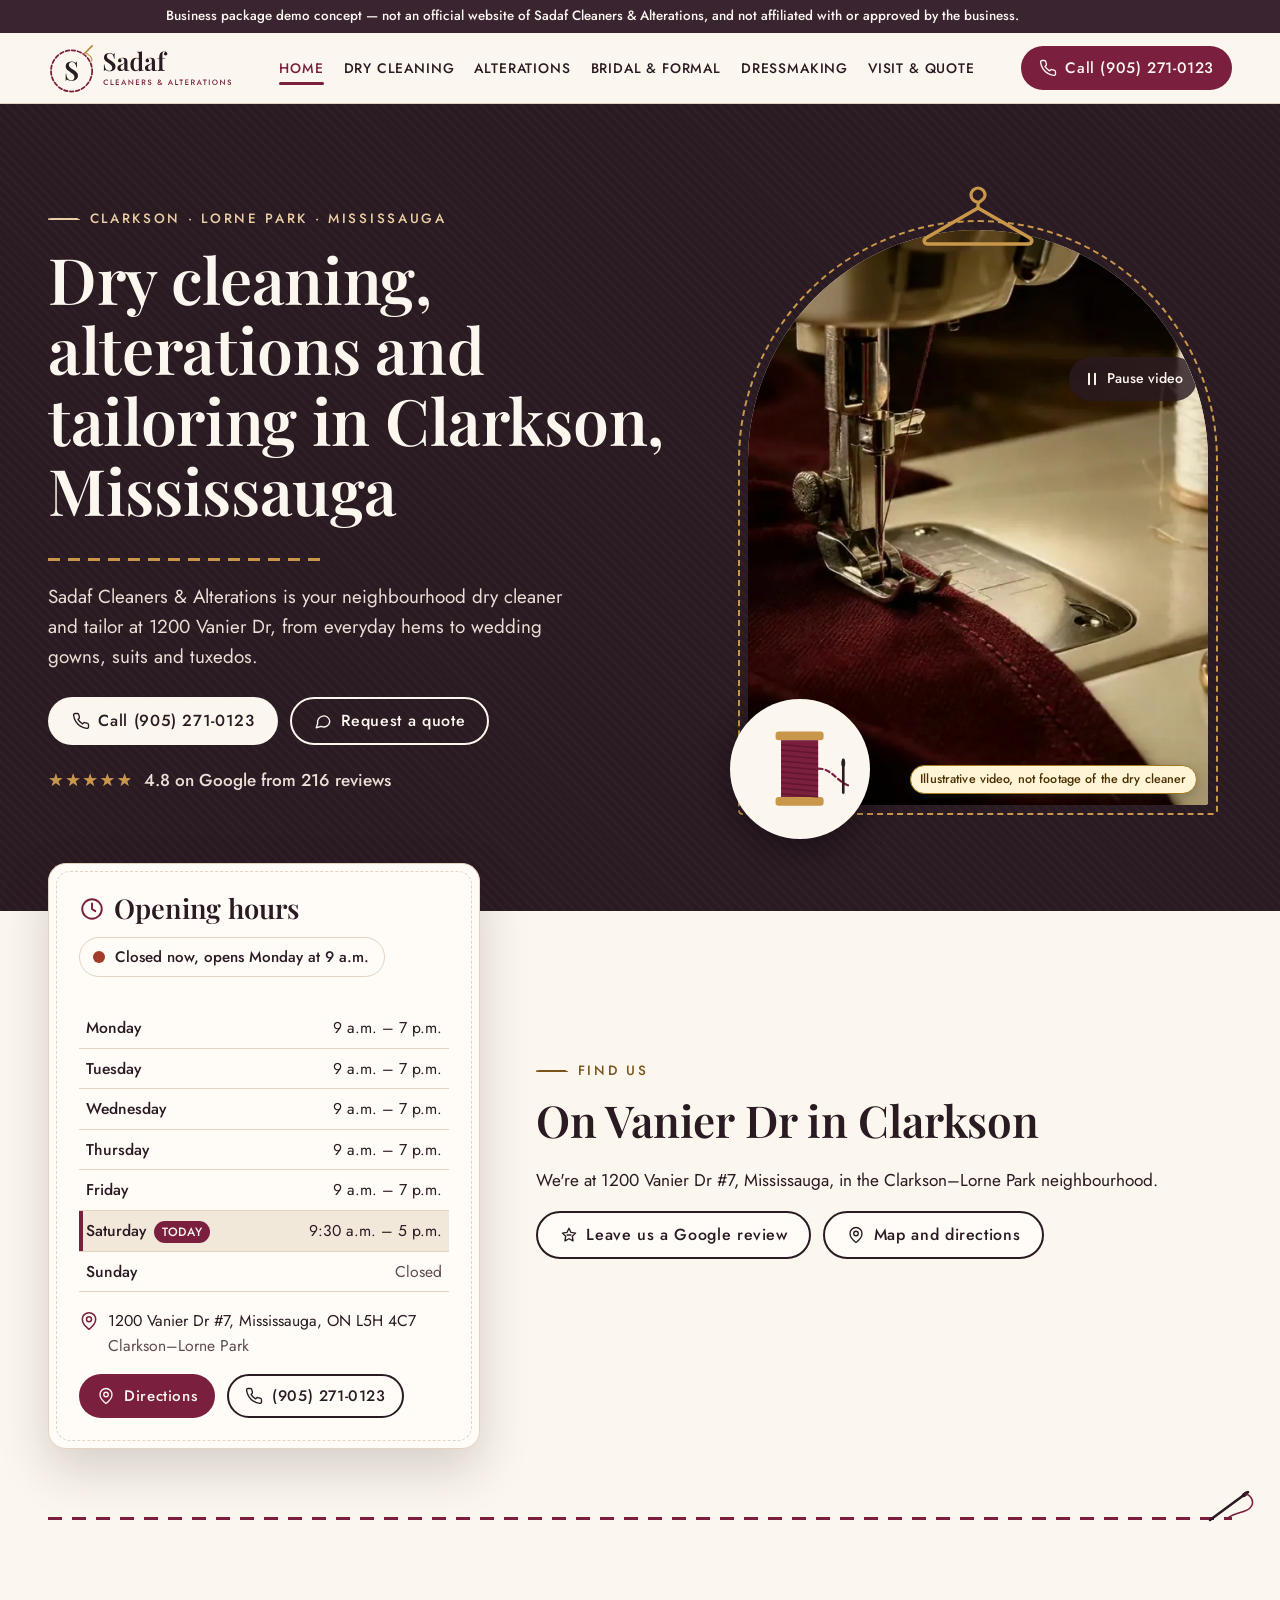
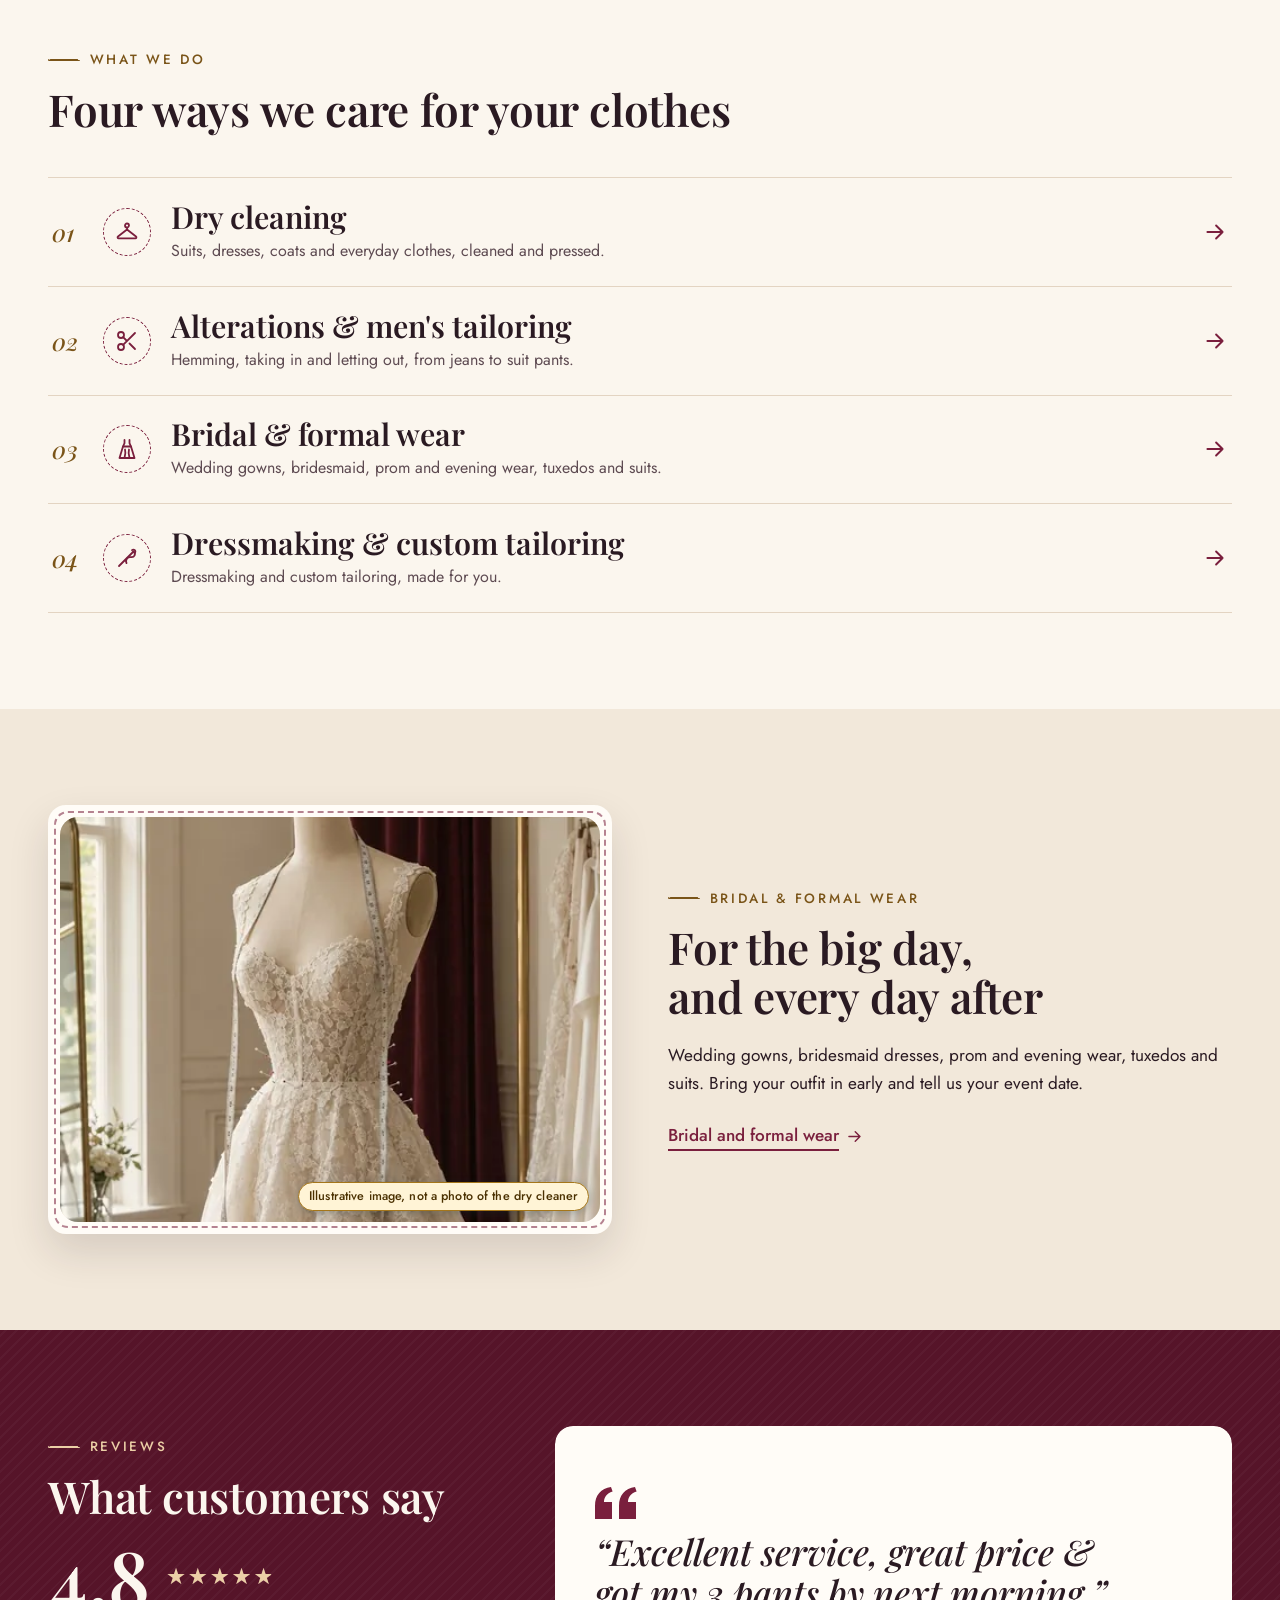
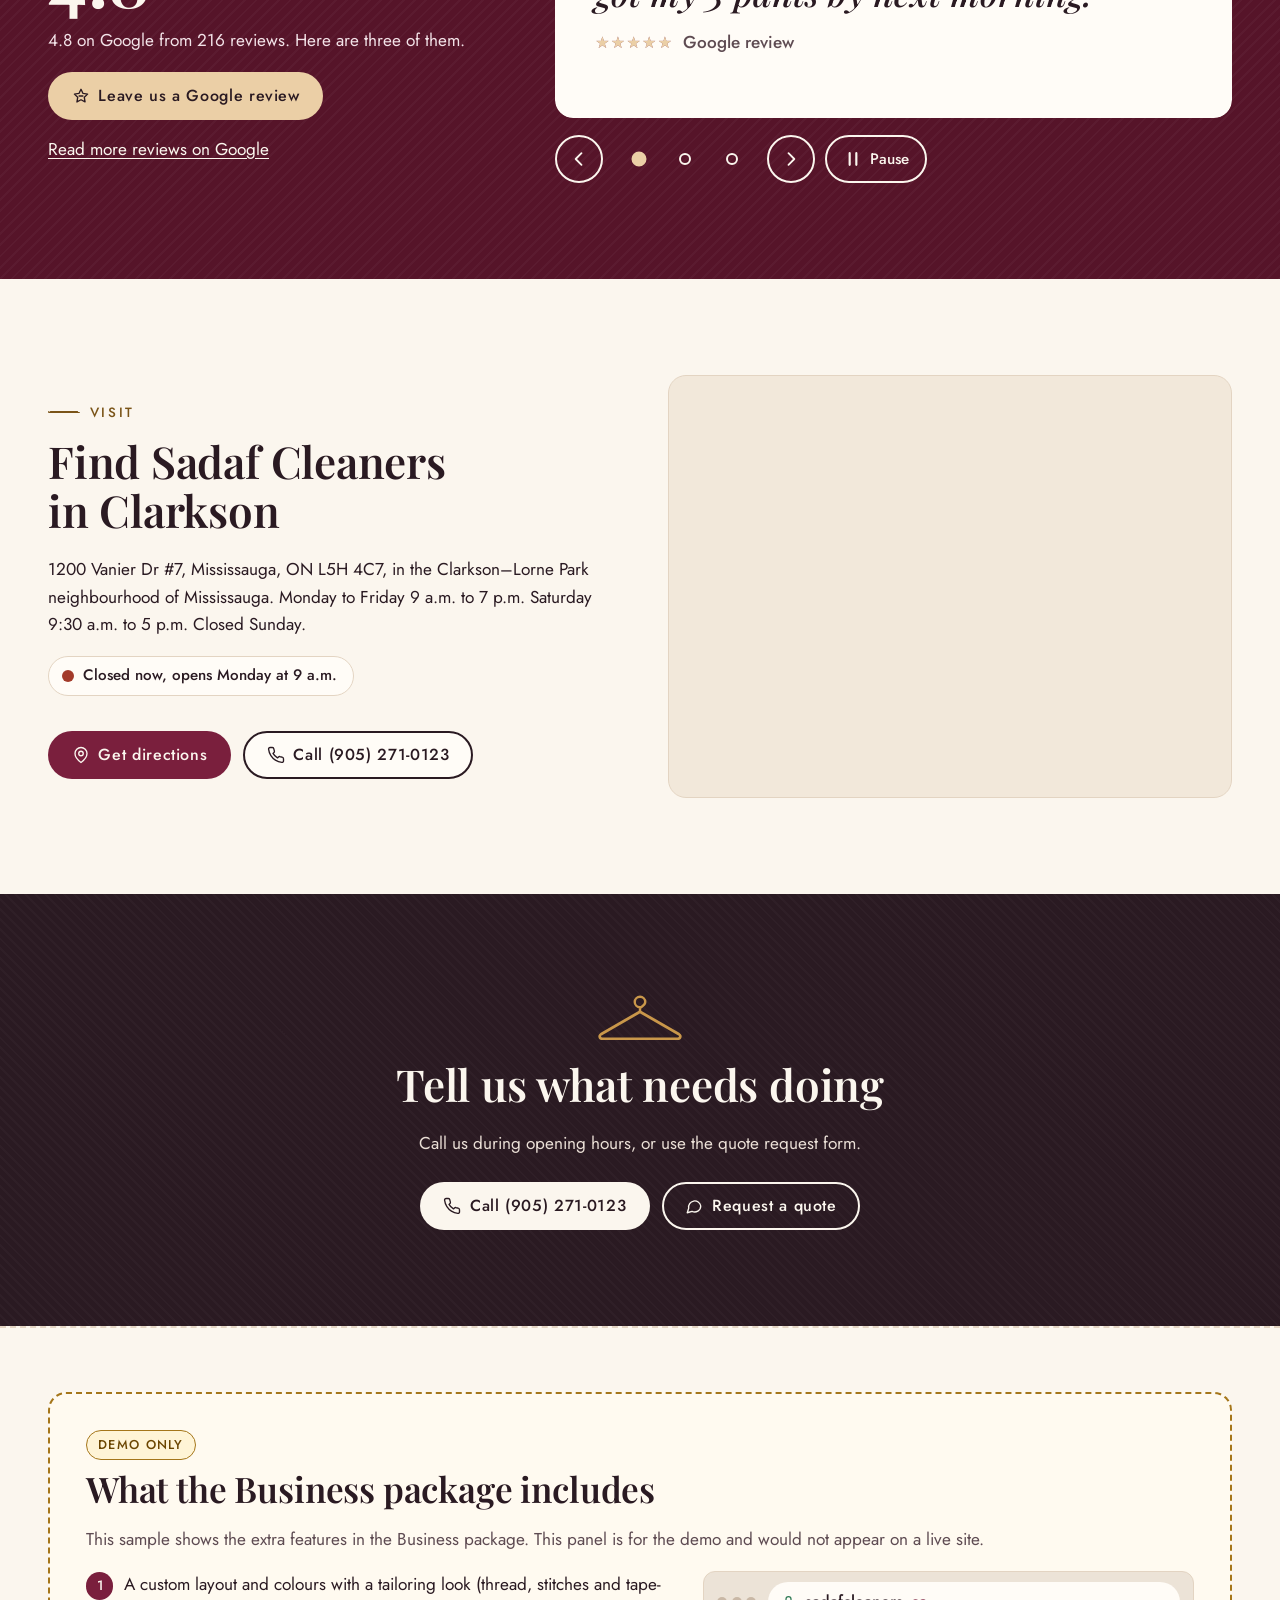
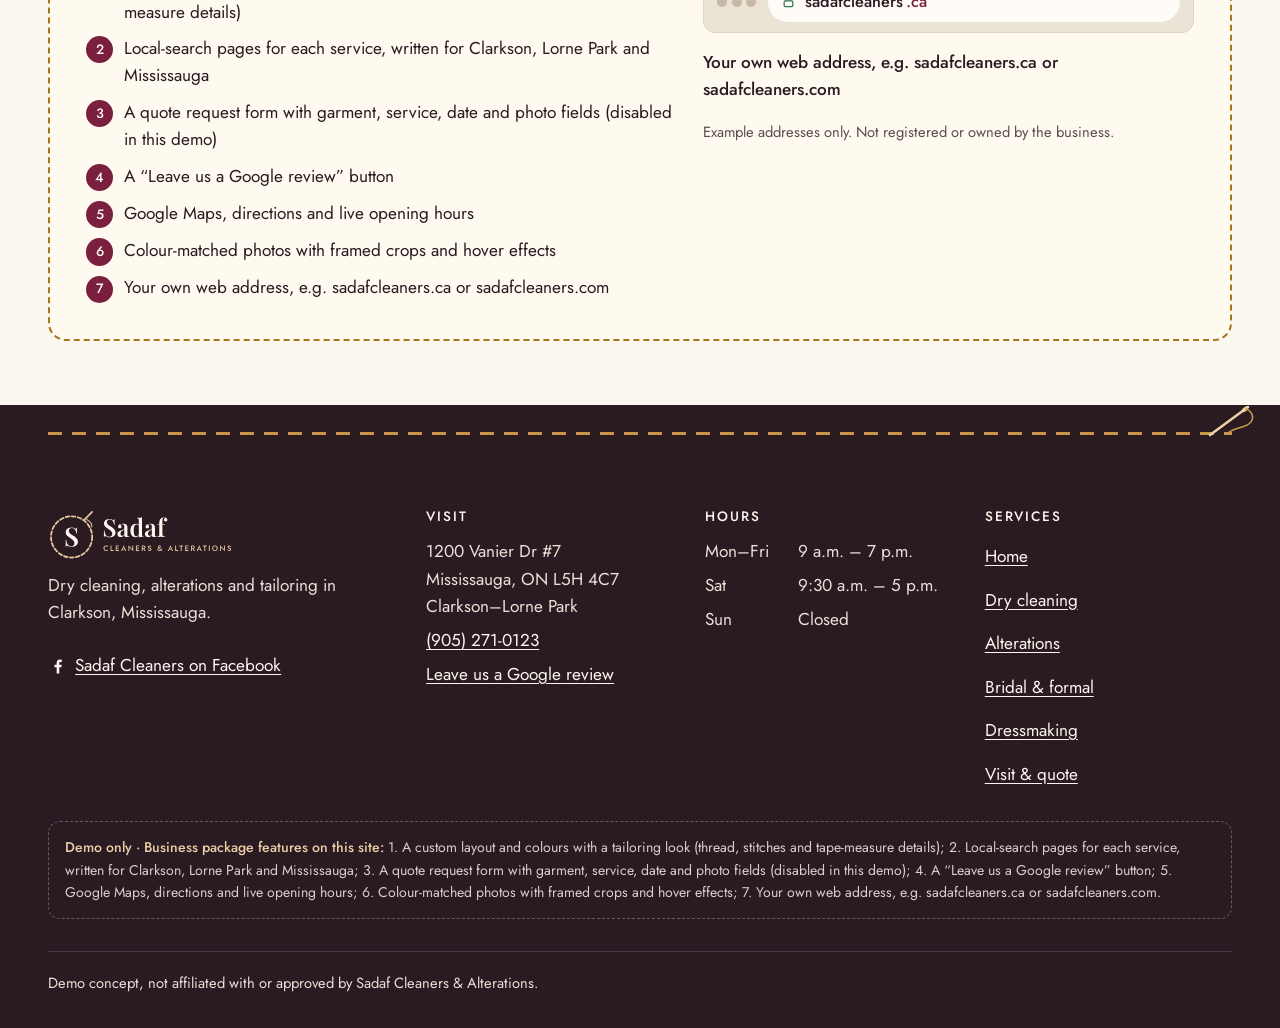
==== commit e746feec: "Replace the static site with the attached Sadaf build. Keeps README.md and .nojekyll, and adds the h" ====
--- a/index.html
+++ b/index.html
@@ -26,7 +26,7 @@
   <meta name="theme-color" content="#2A1A22">
   <link rel="preload" href="fonts/playfair-display-latin-600-normal.woff2" as="font" type="font/woff2" crossorigin>
   <link rel="preload" href="fonts/jost-latin-400-normal.woff2" as="font" type="font/woff2" crossorigin>
-  <link rel="stylesheet" href="css/site.css?v=0e079f85">
+  <link rel="stylesheet" href="css/site.css?v=c96edd0c">
   <link rel="icon" href="img/favicon.ico" sizes="any">
   <link rel="icon" type="image/png" sizes="512x512" href="img/favicon-512.png">
   <link rel="apple-touch-icon" href="img/apple-touch-icon.png">
@@ -92,9 +92,13 @@
     </div>
     <div class="hero__art" data-swing>
       <svg class="hanger" viewBox="0 0 120 70" aria-hidden="true" focusable="false"><path d="M60 22a7 7 0 1 1 7-7c0 4-3 5-7 8v5" fill="none" stroke="currentColor" stroke-width="3.2" stroke-linecap="round"/><path d="M60 28 8 58c-3 2-2 6 2 6h100c4 0 5-4 2-6z" fill="none" stroke="currentColor" stroke-width="3.6" stroke-linejoin="round"/></svg>
-      <div class="arch-frame"><div class="media media--arch" style="--focus: 45% 55%" data-parallax><span class="ph-badge image-badge">Illustrative image, not a photo of the dry cleaner</span>
-  <img src="img/tailoring-800.webp" srcset="img/tailoring-480.webp 480w, img/tailoring-800.webp 800w, img/tailoring-1200.webp 1200w, img/tailoring-1456.webp 1456w" sizes="(min-width: 900px) 480px, 88vw" width="1456" height="1088" alt="A tailor pinning the hem of dark trousers at a wooden worktable, with thread, chalk and pins nearby" fetchpriority="high" decoding="async">
-</div></div>
+      <div class="arch-frame"><div class="media media--arch hero-video" data-hero-video style="--focus: 50% 50%">
+        <span class="ph-badge image-badge">Illustrative video, not footage of the dry cleaner</span>
+        <video muted playsinline loop preload="none" disablepictureinpicture poster="img/hero-poster-560.webp" width="560" height="700" aria-label="Silent looping video of a sewing machine stitching burgundy fabric (illustrative)">
+          <source src="img/hero-loop.mp4" type="video/mp4">
+        </video>
+        <button type="button" class="video-toggle" data-video-toggle aria-pressed="false"><svg viewBox="0 0 24 24" fill="none" stroke="currentColor" stroke-width="2.6" stroke-linecap="round" stroke-linejoin="round" aria-hidden="true" focusable="false"><path d="M8 5v14M16 5v14"/></svg><span data-video-label>Pause video</span></button>
+      </div></div>
       <div class="spool-badge"><div class="spool" aria-hidden="true">
   <svg class="spool__body" viewBox="0 0 100 100" focusable="false">
     <rect x="28" y="16" width="44" height="8" rx="3" fill="#C9974A"/><rect x="28" y="76" width="44" height="8" rx="3" fill="#C9974A"/>
@@ -185,7 +189,7 @@
 <section class="section section--linen feature" aria-labelledby="feature-title">
   <div class="container split">
     <div class="reveal reveal-l"><div class="stitched-frame"><div class="media media--portrait" style="--focus: 55% 35%"><span class="ph-badge image-badge">Illustrative image, not a photo of the dry cleaner</span>
-  <img src="img/bridal-800.webp" srcset="img/bridal-480.webp 480w, img/bridal-800.webp 800w, img/bridal-1136.webp 1136w" sizes="(min-width: 900px) 460px, 88vw" width="1136" height="1408" alt="An ivory lace wedding gown on a dress form, pinned for fitting" loading="lazy" decoding="async">
+  <img src="img/bridal-800.webp" srcset="img/bridal-480.webp 480w, img/bridal-800.webp 800w" sizes="(min-width: 900px) 460px, 88vw" width="896" height="1120" alt="An ivory lace wedding gown on a dress form in a fitting room, with a tape measure draped over it" loading="lazy" decoding="async">
 </div></div></div>
     <div class="reveal reveal-r">
       <p class="eyebrow">Bridal &amp; formal wear</p>
@@ -345,6 +349,6 @@
   <a class="btn btn--ghost" href="https://www.google.com/maps/dir/?api=1&amp;destination=Sadaf%20Cleaners%20%26%20Alterations%2C%201200%20Vanier%20Dr%20%237%2C%20Mississauga%2C%20ON%20L5H%204C7" target="_blank" rel="noopener"><svg viewBox="0 0 24 24" fill="none" stroke="currentColor" stroke-width="1.8" stroke-linecap="round" stroke-linejoin="round" aria-hidden="true" focusable="false"><path d="M20 10c0 6-8 12-8 12S4 16 4 10a8 8 0 0 1 16 0z"/><circle cx="12" cy="10" r="3"/></svg>Directions<span class="visually-hidden"> (opens Google Maps in a new tab)</span></a>
   <a class="btn btn--ghost" href="contact.html#quote" aria-label="Request a quote"><svg viewBox="0 0 24 24" fill="none" stroke="currentColor" stroke-width="1.8" stroke-linecap="round" stroke-linejoin="round" aria-hidden="true" focusable="false"><path d="M21 12a8 8 0 0 1-11.6 7.1L3 21l1.9-6.1A8 8 0 1 1 21 12z"/></svg>Quote</a>
 </nav>
-<script src="js/site.js?v=0e079f85" defer></script>
+<script src="js/site.js?v=c96edd0c" defer></script>
 </body>
 </html>
--- a/css/site.css
+++ b/css/site.css
@@ -512,6 +512,14 @@
 .footer-bottom { border-top-color: #4a3540; }
 .ph-badge.image-badge { color: #4a3000; }
 
+.hero-video video { position: absolute; inset: 0; width: 100%; height: 100%; object-fit: cover; object-position: var(--focus, 50% 50%); display: block; }
+.hero-video .image-badge { z-index: 2; }
+.video-toggle { position: absolute; z-index: 3; top: 22%; right: .7rem; display: inline-flex; align-items: center; gap: .4rem; min-height: 44px; padding: .4rem .85rem; border: 0; border-radius: 999px; background: rgba(42, 26, 34, .82); color: var(--sc-cream); font: inherit; font-size: .88rem; font-weight: 500; cursor: pointer; }
+.video-toggle svg { width: 18px; height: 18px; }
+.video-toggle:focus-visible { outline: 3px solid var(--sc-wine); outline-offset: 2px; box-shadow: 0 0 0 2px var(--sc-cream); }
+.no-js .video-toggle { display: none; }
+@media (prefers-reduced-motion: reduce) { .video-toggle { display: none; } }
+
 @media (prefers-reduced-motion: no-preference) {
 
   @view-transition { navigation: auto; }
